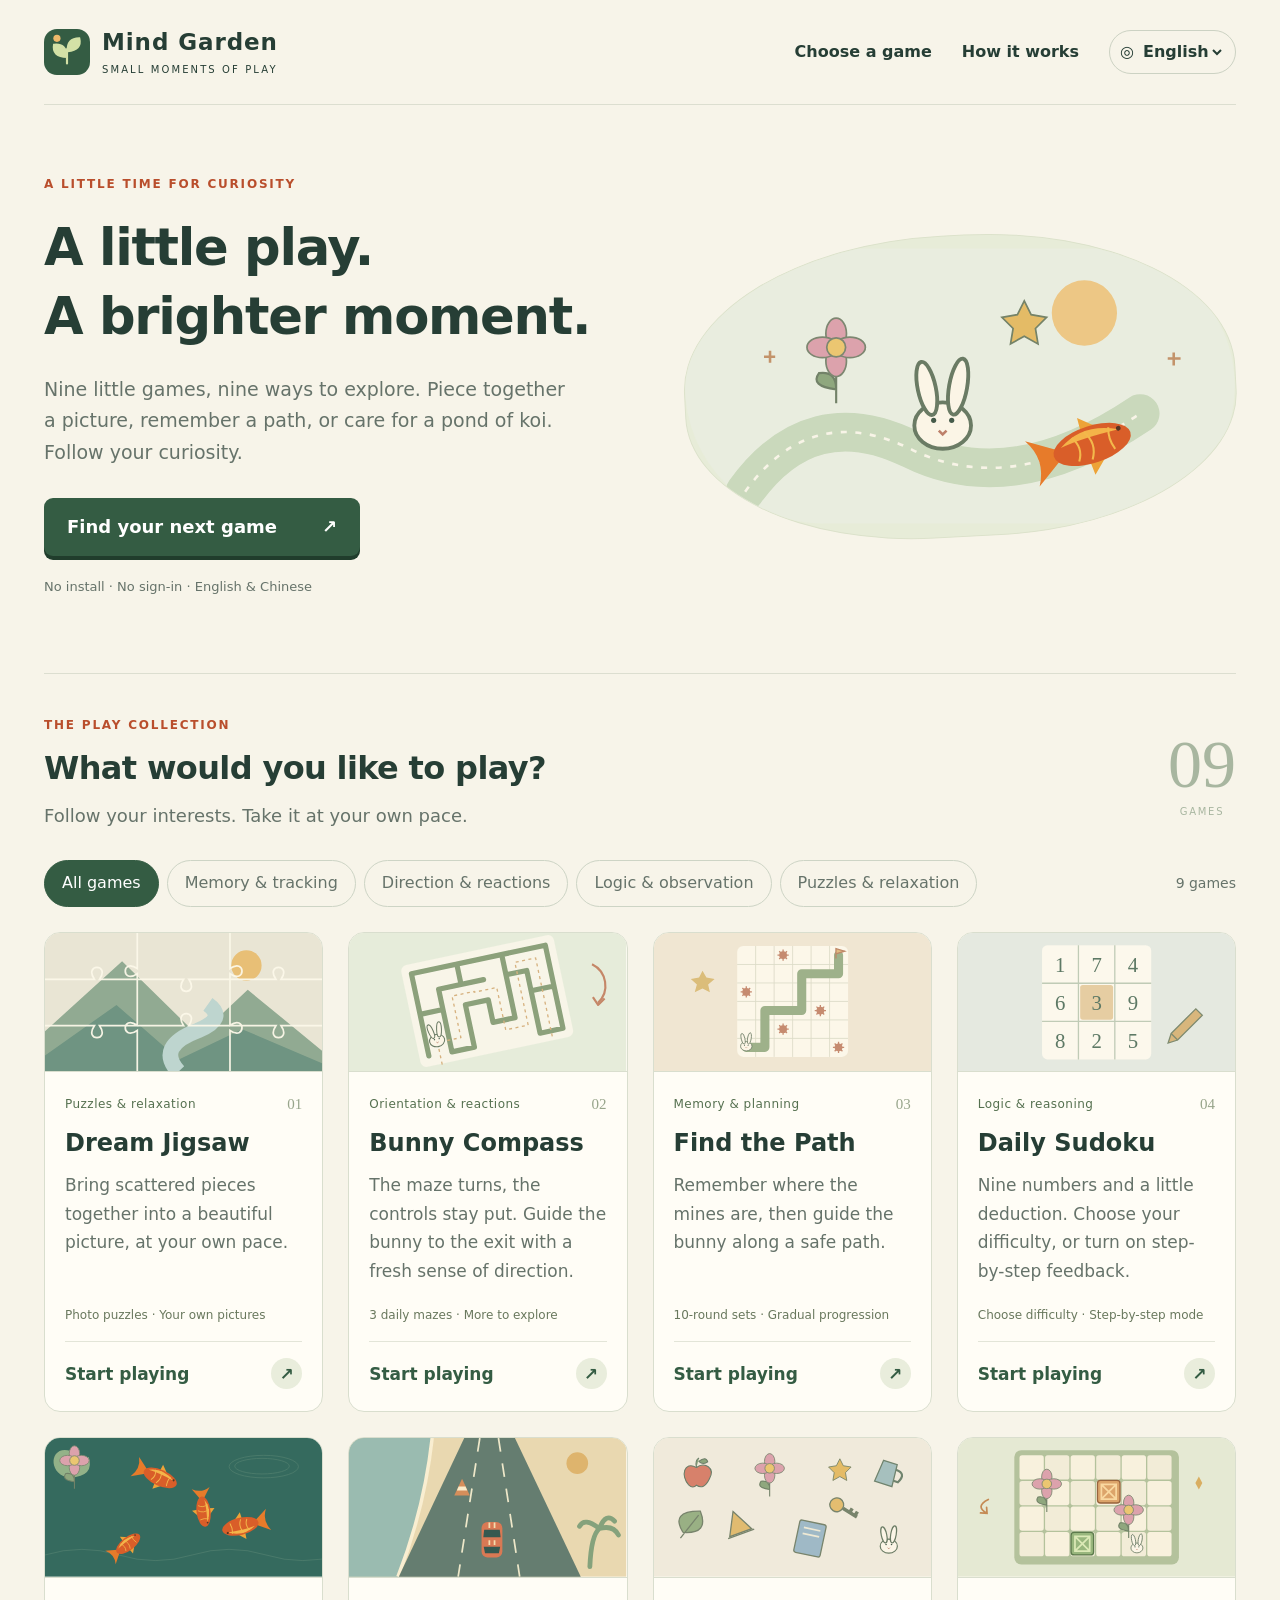
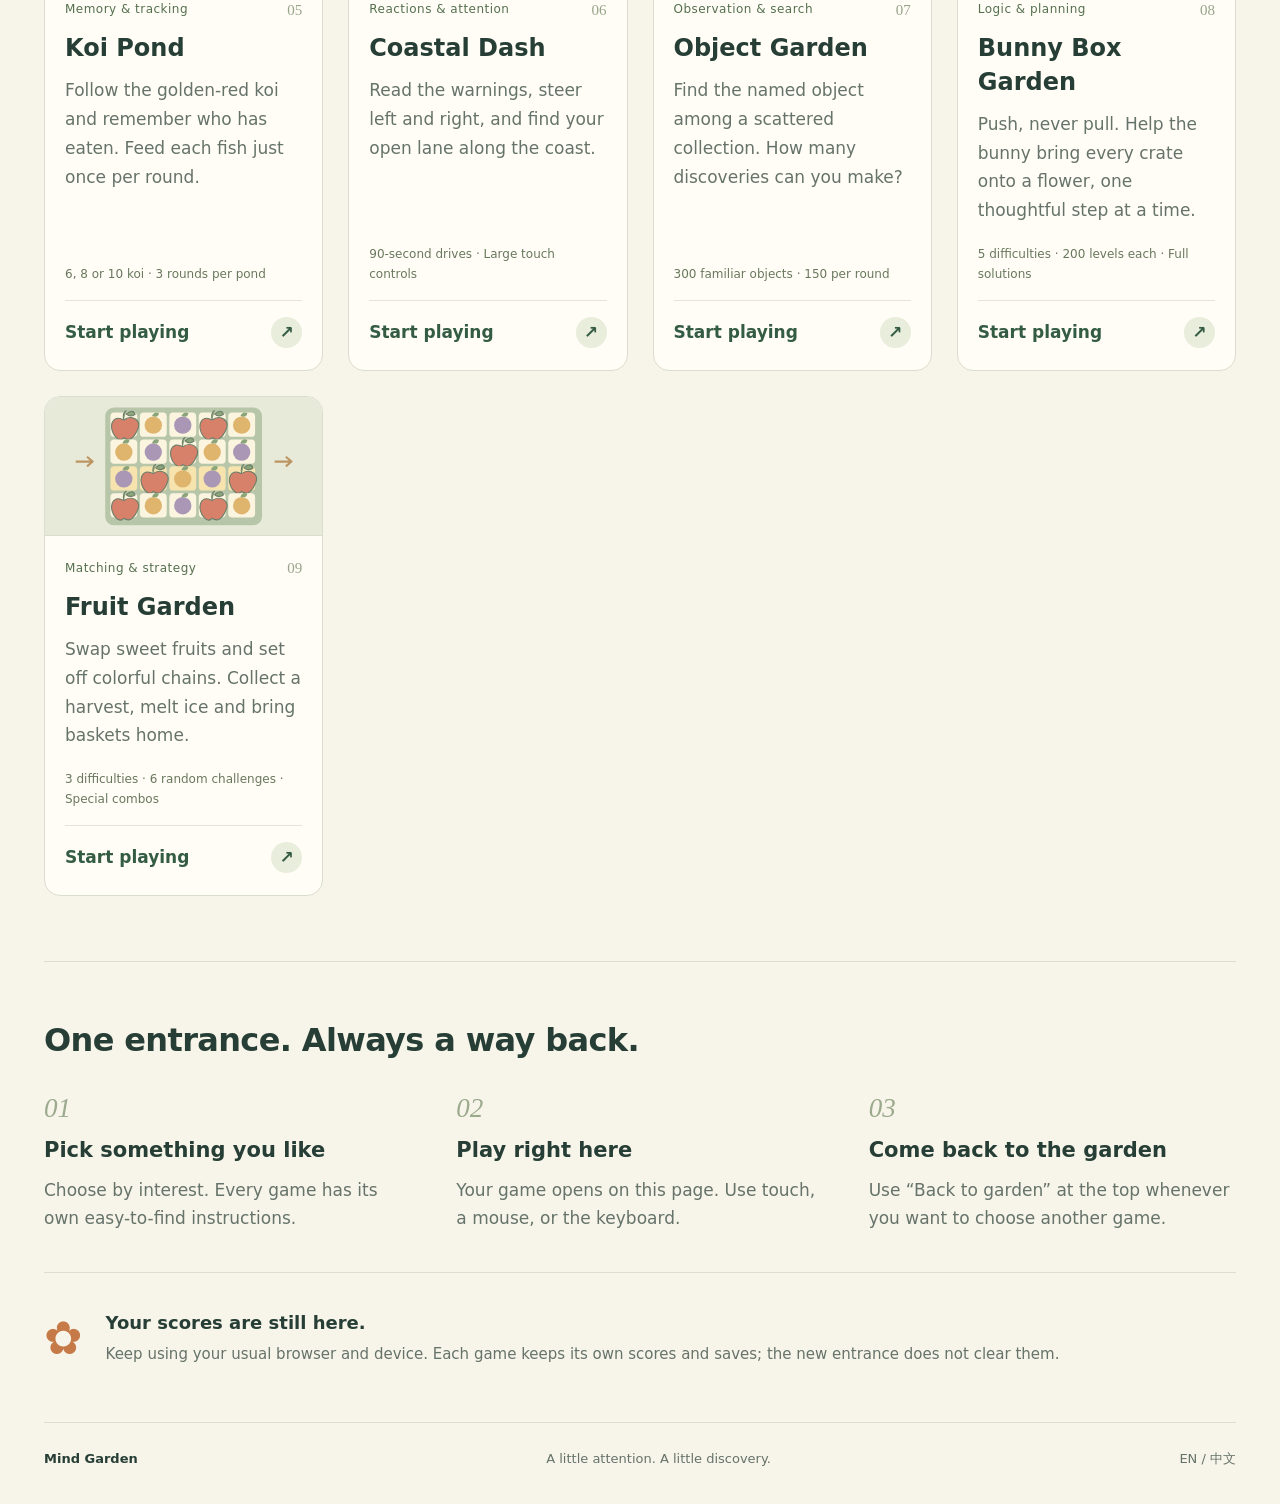
==== index.html @ 2abf6dee "Open enlarged Fruit Garden layout from the hub" ====
<!doctype html>
<html lang="zh-CN"><head><meta charset="utf-8"><meta name="viewport" content="width=device-width,initial-scale=1"><meta name="theme-color" content="#f7f4e9"><meta name="description" content="晴日脑力花园 Mind Garden：九款免费的中英文小游戏，一个轻松游玩的入口。"><title>晴日脑力花园 · Mind Garden</title><link rel="icon" href="icon.svg" type="image/svg+xml"><link rel="stylesheet" href="style.css?v=4"><script type="module" src="app.mjs?v=9"></script></head>
<body><a class="skip" href="#games">跳到游戏 / Skip to games</a><div id="home"><header class="header wrap"><a class="brand" href="#"><img src="icon.svg" width="46" height="46" alt=""><span><strong data-t="brand">晴日脑力花园</strong><small data-t="brandEnglish">MIND GARDEN</small></span></a><nav><a href="#games" data-t="navGames">挑选游戏</a><a href="#how" data-t="navHow">怎么玩</a><label class="language"><span aria-hidden="true">◎</span><select id="language" aria-label="语言 / Language"><option value="zh">中文</option><option value="en">English</option></select></label></nav></header><main><section class="hero wrap"><div class="hero-copy"><p class="eyebrow" data-t="eyebrow"></p><h1 data-t="headline"></h1><p class="intro" data-t="intro"></p><a class="primary" href="#games"><span data-t="pick"></span><span aria-hidden="true">↗</span></a><p class="welcome" data-t="welcome"></p></div><div id="hero-art" class="hero-art"></div></section><section id="games" class="games-section wrap" aria-labelledby="games-title"><div class="section-heading"><div><p class="eyebrow">THE PLAY COLLECTION</p><h2 id="games-title" data-t="gamesTitle"></h2><p data-t="gamesSub"></p></div><span class="collection-number">09<span>GAMES</span></span></div><div id="last-played" hidden></div><div class="filter-row"><div class="filters" role="group" aria-label="游戏分类 / Game categories"><button type="button" data-filter="all" data-t="all" aria-pressed="true"></button><button type="button" data-filter="memory" data-t="memory" aria-pressed="false"></button><button type="button" data-filter="orientation" data-t="orientation" aria-pressed="false"></button><button type="button" data-filter="thinking" data-t="thinking" aria-pressed="false"></button><button type="button" data-filter="relax" data-t="relax" aria-pressed="false"></button></div><span id="game-count" aria-live="polite"></span></div><div id="game-grid" class="game-grid"></div></section><section id="how" class="how wrap"><h2 data-t="howTitle"></h2><div class="steps"><article><span>01</span><h3 data-t="step1"></h3><p data-t="step1Body"></p></article><article><span>02</span><h3 data-t="step2"></h3><p data-t="step2Body"></p></article><article><span>03</span><h3 data-t="step3"></h3><p data-t="step3Body"></p></article></div><aside class="save-note"><span aria-hidden="true">✿</span><div><strong data-t="savedTitle"></strong><p data-t="savedBody"></p></div></aside></section></main><footer class="wrap"><a href="#" class="footer-brand" data-t="brand"></a><p data-t="footer"></p><span>EN / 中文</span></footer></div><section id="player" class="player" aria-label="游戏 / Game" inert><header class="player-bar"><button id="back" type="button" class="back"></button><strong id="player-title"></strong><a id="standalone" target="_blank" rel="noopener"></a></header><div id="frame-host"></div><div id="loading" class="loading"><span class="loader" aria-hidden="true">✿</span><h2 id="loading-title"></h2><p data-t="loadingTip"></p><a id="loading-link" target="_blank" rel="noopener" data-t="standalone"></a></div></section></body></html>
---- style.css ----
:root{color-scheme:light;--ink:#263e35;--muted:#66736a;--paper:#f7f4e9;--line:#dcded0;--green:#345c43;--orange:#b94e2c;font-family:ui-rounded,'PingFang SC','Microsoft YaHei',system-ui,sans-serif;font-size:18px}*{box-sizing:border-box}html{scroll-behavior:smooth;scroll-padding-top:28px}body{margin:0;background:var(--paper);color:var(--ink);line-height:1.65}button,select,a{-webkit-tap-highlight-color:transparent}button,select{font:inherit}a{color:inherit;text-decoration:none}button,a,select{touch-action:manipulation}button,select{cursor:pointer}button:focus-visible,a:focus-visible,select:focus-visible{outline:3px solid #b94e2c;outline-offset:5px}[hidden]{display:none!important}.wrap{width:min(1200px,calc(100% - 88px));margin-inline:auto}.skip{position:fixed;top:-80px;left:20px;z-index:50;background:white;padding:12px}.skip:focus{top:10px}.header{display:flex;align-items:center;justify-content:space-between;padding-block:28px;border-bottom:1px solid var(--line);gap:20px}.brand{display:flex;align-items:center;gap:12px;line-height:1.3}.brand strong{font-size:23px;letter-spacing:.04em}.brand small{display:block;font-size:10px;letter-spacing:.21em;margin-top:5px}.header nav{display:flex;align-items:center;gap:30px;font-size:16px;font-weight:600}.header nav>a:hover{color:var(--orange)}.language{display:flex;align-items:center;gap:5px;border:1px solid #ccd2c3;border-radius:100px;padding:6px 10px}.language select{border:0;color:var(--ink);background:transparent;font-size:16px;min-height:30px}.hero{display:grid;grid-template-columns:1.07fr 1fr;align-items:center;gap:50px;padding-block:70px 76px}.eyebrow{font-size:12px;letter-spacing:.15em;font-weight:750;color:var(--orange);margin:0 0 18px}h1{font-size:clamp(38px,4vw,56px);line-height:1.35;letter-spacing:-.025em;margin:0 0 23px;white-space:pre-line;font-weight:750}.intro{max-width:530px;color:var(--muted);font-size:19px;margin:0 0 30px}.primary{display:inline-flex;align-items:center;justify-content:space-between;gap:45px;background:var(--green);color:white;padding:14px 23px;border-radius:9px;font-size:18px;font-weight:650;box-shadow:0 4px 0 #203d2c}.primary:hover{background:#254b34;transform:translateY(-1px)}.welcome{font-size:13px;color:var(--muted);margin:20px 0 0}.hero-art{position:relative;background:#e7ecd8;border-radius:48% 48% 44% 44%;overflow:hidden;transform:rotate(-3deg);border:1px solid #dce2cb}.hero-art svg{display:block;width:100%;height:auto;min-height:300px;transform:rotate(3deg)}.games-section{padding-block:42px 65px;border-top:1px solid var(--line)}.section-heading{display:flex;justify-content:space-between;align-items:center;gap:25px}.section-heading .eyebrow{margin-bottom:10px}h2{font-size:32px;line-height:1.4;margin:0 0 10px;letter-spacing:-.02em}.section-heading p:not(.eyebrow){color:var(--muted);margin:0}.collection-number{font-family:Georgia,serif;font-size:68px;line-height:1;color:#a8b6a0}.collection-number span{display:block;font:10px system-ui;text-align:center;letter-spacing:.17em;margin-top:8px}.filter-row{display:flex;justify-content:space-between;align-items:center;gap:16px;margin:30px 0 25px}.filters{display:flex;flex-wrap:wrap;gap:8px}.filters button{border:1px solid #cdd4c5;background:transparent;border-radius:30px;padding:9px 17px;color:var(--muted);font-size:16px;min-height:46px}.filters button[aria-pressed=true]{background:var(--green);border-color:var(--green);color:#fff}.filters button:hover{border-color:var(--green)}#game-count{font-size:14px;color:var(--muted);white-space:nowrap}.game-grid{display:grid;grid-template-columns:repeat(3,minmax(0,1fr));gap:25px}.card{display:flex;flex-direction:column;background:#fffdf6;border:1px solid #d9dece;border-radius:16px;overflow:hidden;transition:transform .2s,box-shadow .2s}.card:hover{transform:translateY(-4px);box-shadow:0 12px 24px #263e3510}.card-art{display:block;border-bottom:1px solid #d9dece;overflow:hidden}.card-art svg{display:block;width:100%;height:auto}.card-body{padding:23px;display:flex;flex-direction:column;flex:1}.card-topline{display:flex;align-items:center;justify-content:space-between;gap:8px}.tag{font-size:12px;color:#55704f;letter-spacing:.04em}.card-index{font-family:Georgia,serif;font-size:15px;color:#98a58b}.card h3{font-size:25px;line-height:1.4;margin:10px 0}.card p{font-size:17px;color:var(--muted);line-height:1.7;margin:0 0 20px;flex:1}.card small{font-size:12px;color:#69785d}.play-link{display:flex;align-items:center;justify-content:space-between;min-height:50px;margin-top:15px;border-top:1px solid #e3e5d8;padding-top:14px;font-size:17px;font-weight:700;color:var(--green)}.play-link span:last-child{display:grid;place-items:center;width:31px;height:31px;background:#e9eddc;border-radius:50%}.card.wide{grid-column:1/-1;display:grid;grid-template-columns:1fr 1.65fr}.wide .card-art{border-bottom:0;border-right:1px solid #d9dece;display:flex;align-items:center;background:#eae9dc}.wide .card-art svg{height:100%;object-fit:cover}.wide .card-body{padding:25px 32px}.wide .card p{max-width:620px}.wide .play-link{max-width:310px}#last-played{background:#edeedb;border-radius:9px;padding:12px 17px;display:flex;align-items:center;gap:12px;margin-top:23px;font-size:15px}#last-played span{color:var(--muted)}#last-played a{margin-left:auto;font-weight:700;text-decoration:underline;text-underline-offset:4px}.how{border-top:1px solid var(--line);padding-block:56px 45px}.steps{display:grid;grid-template-columns:repeat(3,1fr);gap:45px;margin-block:30px}.steps article>span{font:italic 27px Georgia,serif;color:#9ba98d}.steps h3{font-size:21px;margin:8px 0}.steps p{font-size:17px;color:var(--muted);margin:0}.save-note{display:flex;gap:23px;border-top:1px solid var(--line);padding-top:28px;margin-top:40px;align-items:center}.save-note>span{font-size:46px;color:#c67a48}.save-note strong{font-size:18px}.save-note p{font-size:15px;color:var(--muted);margin:4px 0}footer{border-top:1px solid var(--line);padding-block:25px 35px;display:flex;align-items:center;justify-content:space-between;gap:20px;font-size:13px;color:var(--muted)}footer p{margin:0}.footer-brand{font-weight:700;color:var(--ink)}.player{position:fixed;inset:0;z-index:20;background:var(--paper);visibility:hidden;pointer-events:none;display:flex;flex-direction:column}.player.active{visibility:visible;pointer-events:auto}.player-bar{min-height:64px;display:flex;align-items:center;justify-content:space-between;gap:16px;padding:9px 24px;background:#fffdf5;border-bottom:1px solid #d7deca}.player-bar strong{text-align:center;font-size:19px}.back{border:1px solid #bac8b0;border-radius:8px;padding:9px 16px;background:#f1f4e7;color:var(--green);font-size:16px;min-height:44px}.player-bar a{font-size:14px;color:var(--green);text-decoration:underline;text-underline-offset:4px}#frame-host{flex:1;min-height:0}iframe{display:block;width:100%;height:100%;border:0;background:var(--paper)}.loading{position:absolute;inset:65px 0 0;display:flex;flex-direction:column;align-items:center;justify-content:center;background:var(--paper);padding:30px;text-align:center}.loading h2{font-size:24px}.loading p{max-width:460px;color:var(--muted)}.loading a{text-decoration:underline}.loader{font-size:70px;color:#bc713b;animation:turn 7s linear infinite}@keyframes turn{to{transform:rotate(360deg)}}body.playing{overflow:hidden}@media(min-width:1600px){.hero{padding-block:90px}}@media(max-width:1000px){.wrap{width:calc(100% - 48px)}.hero{gap:25px;padding-block:50px}.game-grid{grid-template-columns:repeat(2,minmax(0,1fr))}.card.wide{grid-template-columns:1fr 1fr}.header nav{gap:20px}.brand strong{font-size:20px}.steps{gap:25px}.hero-art svg{min-height:260px}h1{font-size:39px}}@media(max-width:650px){.wrap{width:calc(100% - 36px)}.header{padding-block:18px;gap:8px}.brand{gap:8px}.brand img{width:37px;height:37px}.brand strong{font-size:18px}.brand small{font-size:8px}.header nav>a{display:none}.language{padding:3px 7px}.language select{font-size:15px}.hero{grid-template-columns:1fr;gap:25px;padding-block:38px 42px}.hero-copy{max-width:520px}h1{font-size:36px}.intro{font-size:18px}.hero-art{max-width:440px;width:100%;justify-self:center}.hero-art svg{min-height:0}.welcome{font-size:12px}.games-section{padding-block:30px 40px}h2{font-size:27px}.section-heading{align-items:flex-start}.section-heading p:not(.eyebrow){font-size:17px}.collection-number{font-size:47px}.filter-row{display:block;margin-top:24px}.filters{gap:7px}.filters button{padding:9px 13px;font-size:15px}#game-count{display:block;margin-top:12px}.game-grid{grid-template-columns:1fr;gap:22px}.card.wide{display:flex;grid-column:auto}.wide .card-art{border-right:0;border-bottom:1px solid #d9dece}.wide .card-body,.card-body{padding:22px}.card h3{font-size:26px}.card small{font-size:13px}.card p{font-size:18px}.steps{grid-template-columns:1fr;gap:25px}.steps article{position:relative;padding-left:48px}.steps article>span{position:absolute;left:0;top:0}.steps h3{margin-top:0}.how{padding-block:35px}.save-note{gap:15px;align-items:flex-start}.save-note p{font-size:16px}footer{flex-wrap:wrap;gap:10px}footer p{order:3;flex-basis:100%}.player-bar{padding:8px 10px;gap:8px;min-height:64px}.player-bar strong{font-size:16px}.back{font-size:14px;padding:8px 10px;white-space:nowrap}.player-bar a{font-size:12px;max-width:70px;text-align:right}#last-played{flex-wrap:wrap;gap:5px 10px}}@media(prefers-reduced-motion:reduce){html{scroll-behavior:auto}*{animation:none!important;transition:none!important}}
@media(min-width:1101px){.game-grid{grid-template-columns:repeat(4,minmax(0,1fr))}.card-body{padding:20px}.card h3{font-size:24px}}
@media(min-width:651px) and (max-width:1100px){.game-grid{grid-template-columns:repeat(2,minmax(0,1fr))}}
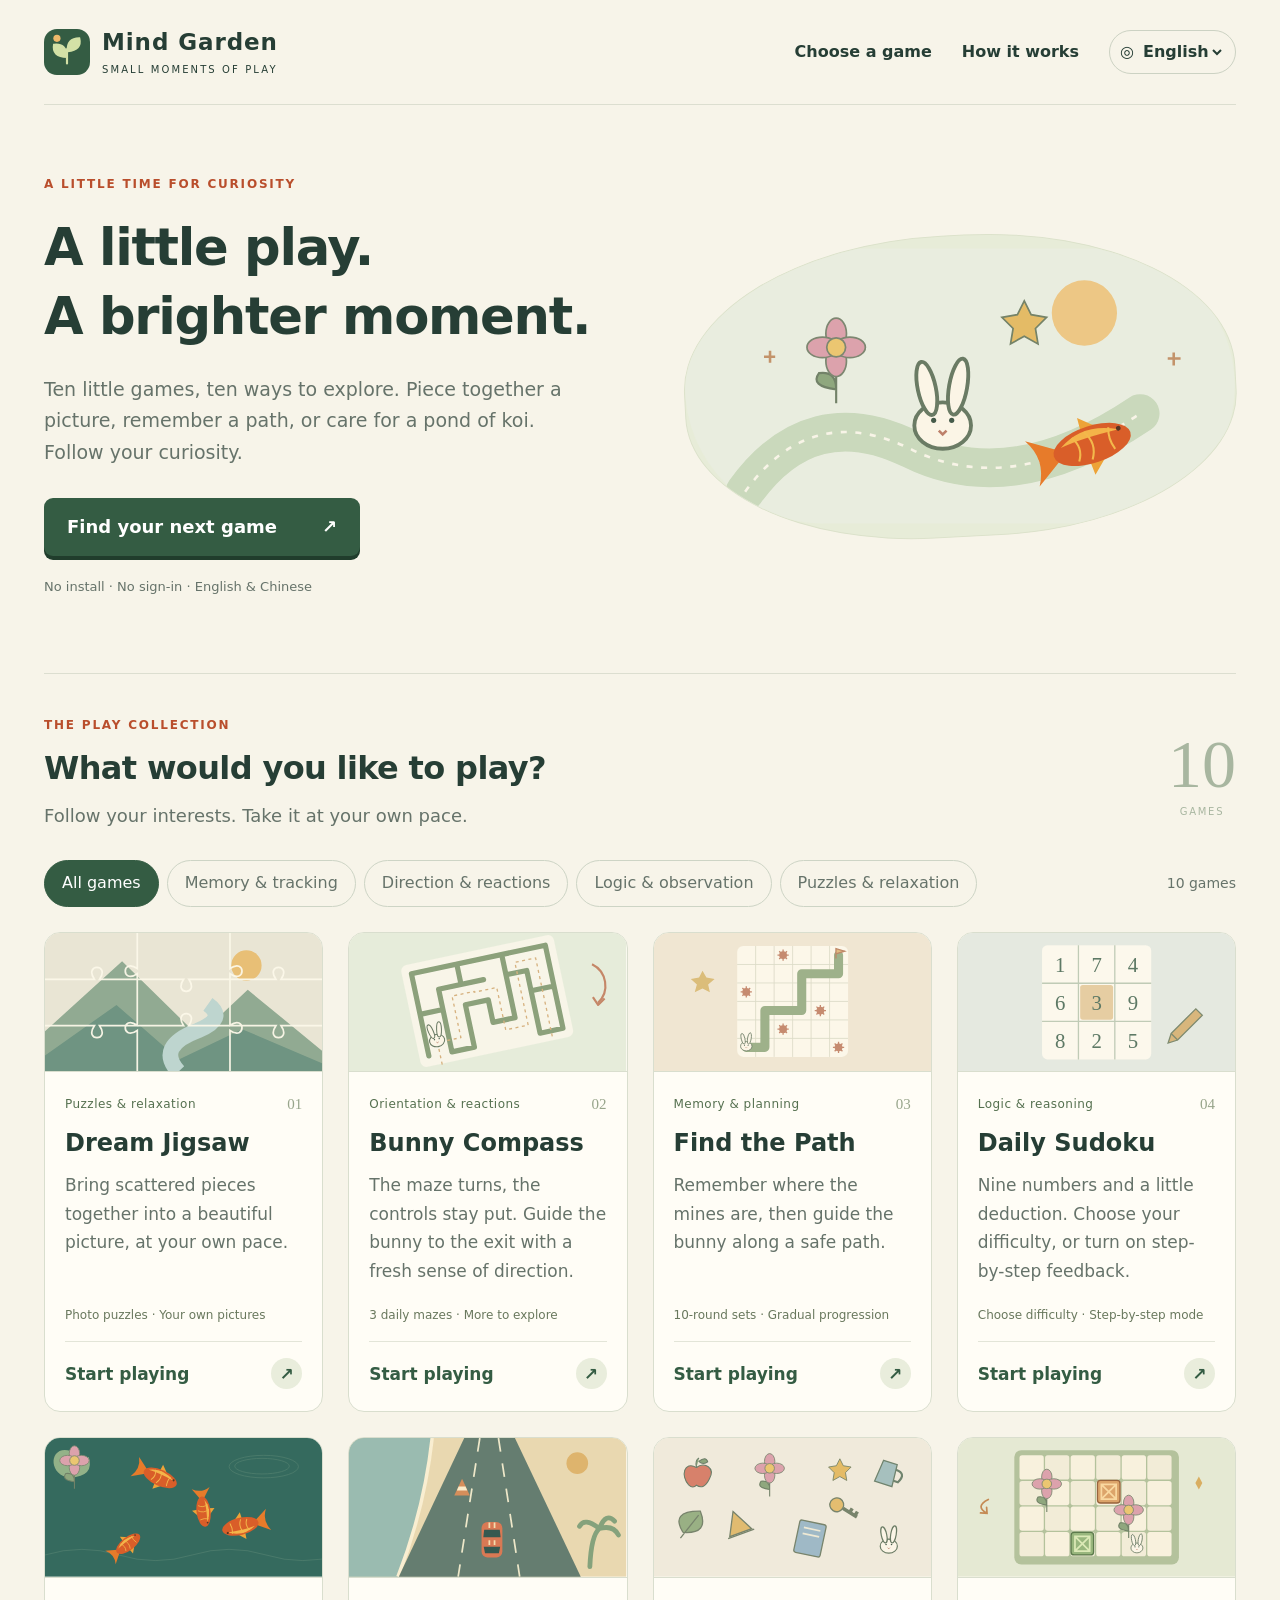
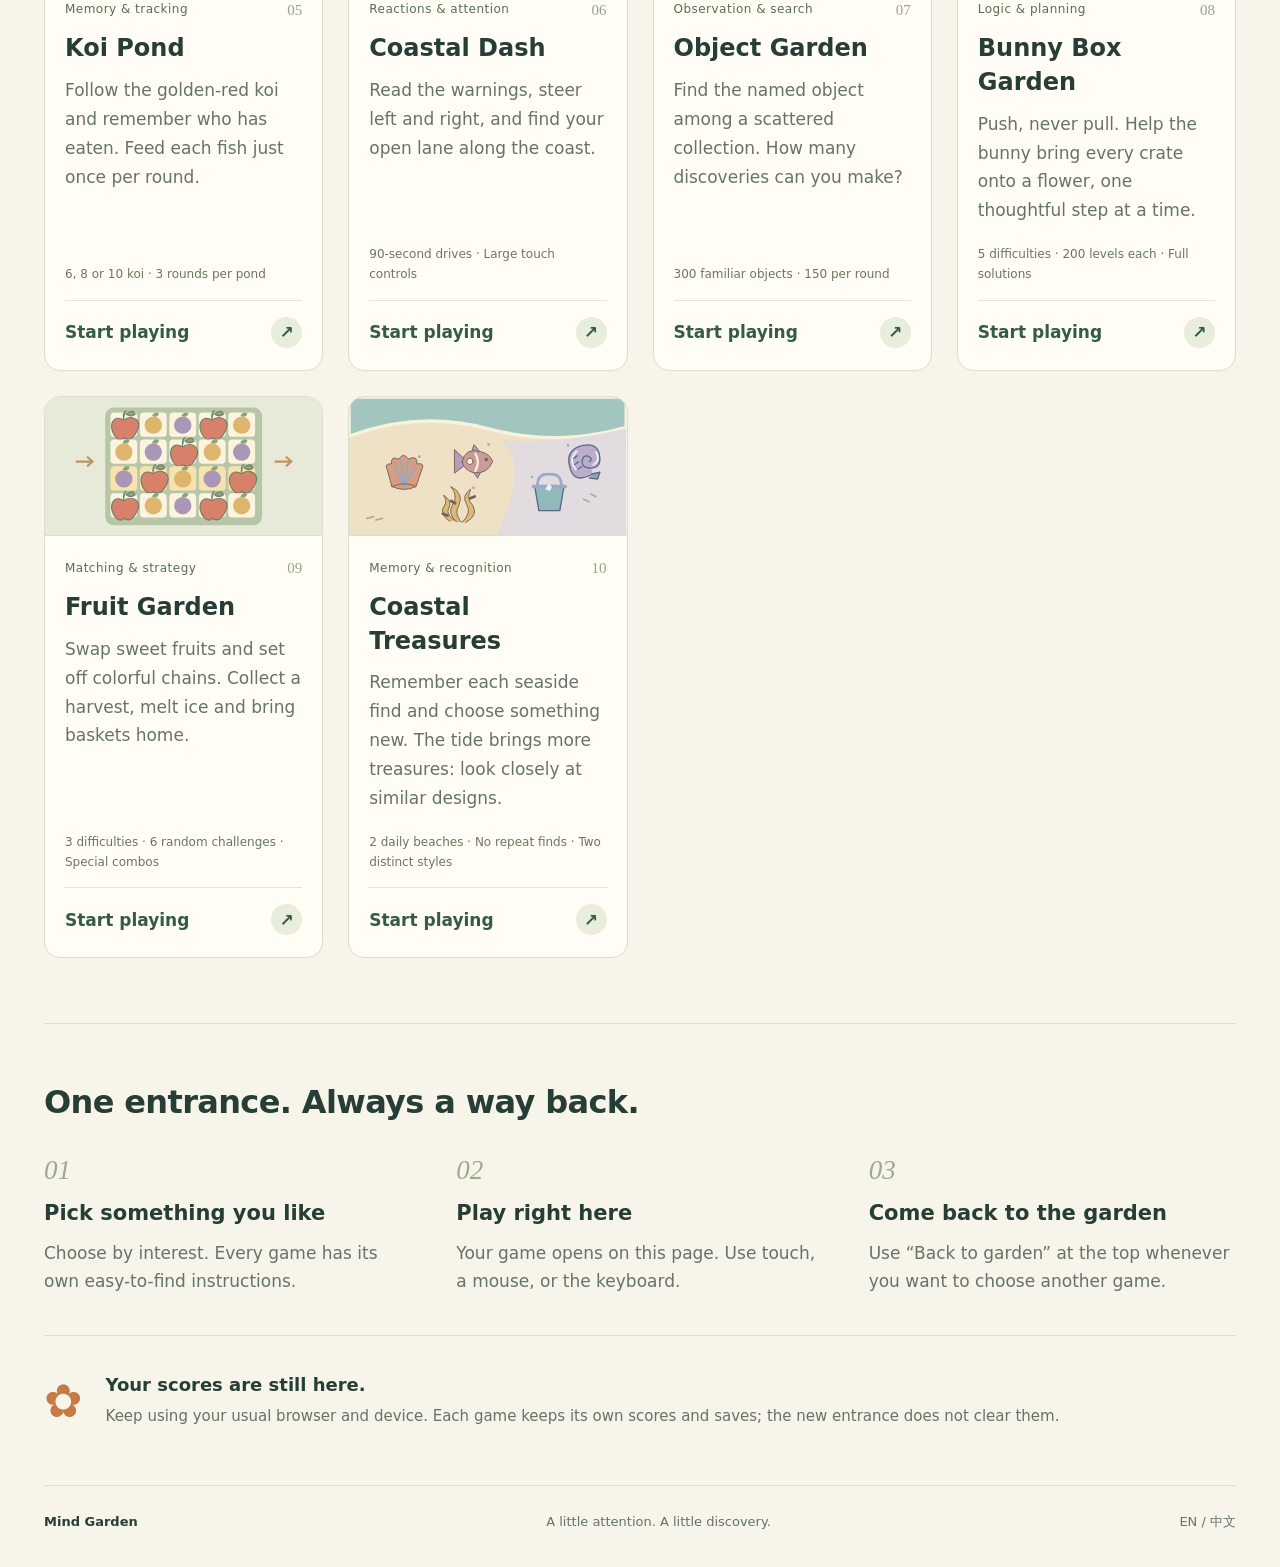
==== commit c213d863: "Add Coastal Treasures as tenth game with daily memory beach challenges" ====
--- a/index.html
+++ b/index.html
@@ -1,3 +1,3 @@
 <!doctype html>
-<html lang="zh-CN"><head><meta charset="utf-8"><meta name="viewport" content="width=device-width,initial-scale=1"><meta name="theme-color" content="#f7f4e9"><meta name="description" content="晴日脑力花园 Mind Garden：九款免费的中英文小游戏，一个轻松游玩的入口。"><title>晴日脑力花园 · Mind Garden</title><link rel="icon" href="icon.svg" type="image/svg+xml"><link rel="stylesheet" href="style.css?v=4"><script type="module" src="app.mjs?v=9"></script></head>
-<body><a class="skip" href="#games">跳到游戏 / Skip to games</a><div id="home"><header class="header wrap"><a class="brand" href="#"><img src="icon.svg" width="46" height="46" alt=""><span><strong data-t="brand">晴日脑力花园</strong><small data-t="brandEnglish">MIND GARDEN</small></span></a><nav><a href="#games" data-t="navGames">挑选游戏</a><a href="#how" data-t="navHow">怎么玩</a><label class="language"><span aria-hidden="true">◎</span><select id="language" aria-label="语言 / Language"><option value="zh">中文</option><option value="en">English</option></select></label></nav></header><main><section class="hero wrap"><div class="hero-copy"><p class="eyebrow" data-t="eyebrow"></p><h1 data-t="headline"></h1><p class="intro" data-t="intro"></p><a class="primary" href="#games"><span data-t="pick"></span><span aria-hidden="true">↗</span></a><p class="welcome" data-t="welcome"></p></div><div id="hero-art" class="hero-art"></div></section><section id="games" class="games-section wrap" aria-labelledby="games-title"><div class="section-heading"><div><p class="eyebrow">THE PLAY COLLECTION</p><h2 id="games-title" data-t="gamesTitle"></h2><p data-t="gamesSub"></p></div><span class="collection-number">09<span>GAMES</span></span></div><div id="last-played" hidden></div><div class="filter-row"><div class="filters" role="group" aria-label="游戏分类 / Game categories"><button type="button" data-filter="all" data-t="all" aria-pressed="true"></button><button type="button" data-filter="memory" data-t="memory" aria-pressed="false"></button><button type="button" data-filter="orientation" data-t="orientation" aria-pressed="false"></button><button type="button" data-filter="thinking" data-t="thinking" aria-pressed="false"></button><button type="button" data-filter="relax" data-t="relax" aria-pressed="false"></button></div><span id="game-count" aria-live="polite"></span></div><div id="game-grid" class="game-grid"></div></section><section id="how" class="how wrap"><h2 data-t="howTitle"></h2><div class="steps"><article><span>01</span><h3 data-t="step1"></h3><p data-t="step1Body"></p></article><article><span>02</span><h3 data-t="step2"></h3><p data-t="step2Body"></p></article><article><span>03</span><h3 data-t="step3"></h3><p data-t="step3Body"></p></article></div><aside class="save-note"><span aria-hidden="true">✿</span><div><strong data-t="savedTitle"></strong><p data-t="savedBody"></p></div></aside></section></main><footer class="wrap"><a href="#" class="footer-brand" data-t="brand"></a><p data-t="footer"></p><span>EN / 中文</span></footer></div><section id="player" class="player" aria-label="游戏 / Game" inert><header class="player-bar"><button id="back" type="button" class="back"></button><strong id="player-title"></strong><a id="standalone" target="_blank" rel="noopener"></a></header><div id="frame-host"></div><div id="loading" class="loading"><span class="loader" aria-hidden="true">✿</span><h2 id="loading-title"></h2><p data-t="loadingTip"></p><a id="loading-link" target="_blank" rel="noopener" data-t="standalone"></a></div></section></body></html>
+<html lang="zh-CN"><head><meta charset="utf-8"><meta name="viewport" content="width=device-width,initial-scale=1"><meta name="theme-color" content="#f7f4e9"><meta name="description" content="晴日脑力花园 Mind Garden：十款免费的中英文小游戏，一个轻松游玩的入口。"><title>晴日脑力花园 · Mind Garden</title><link rel="icon" href="icon.svg" type="image/svg+xml"><link rel="stylesheet" href="style.css?v=4"><script type="module" src="app.mjs?v=10"></script></head>
+<body><a class="skip" href="#games">跳到游戏 / Skip to games</a><div id="home"><header class="header wrap"><a class="brand" href="#"><img src="icon.svg" width="46" height="46" alt=""><span><strong data-t="brand">晴日脑力花园</strong><small data-t="brandEnglish">MIND GARDEN</small></span></a><nav><a href="#games" data-t="navGames">挑选游戏</a><a href="#how" data-t="navHow">怎么玩</a><label class="language"><span aria-hidden="true">◎</span><select id="language" aria-label="语言 / Language"><option value="zh">中文</option><option value="en">English</option></select></label></nav></header><main><section class="hero wrap"><div class="hero-copy"><p class="eyebrow" data-t="eyebrow"></p><h1 data-t="headline"></h1><p class="intro" data-t="intro"></p><a class="primary" href="#games"><span data-t="pick"></span><span aria-hidden="true">↗</span></a><p class="welcome" data-t="welcome"></p></div><div id="hero-art" class="hero-art"></div></section><section id="games" class="games-section wrap" aria-labelledby="games-title"><div class="section-heading"><div><p class="eyebrow">THE PLAY COLLECTION</p><h2 id="games-title" data-t="gamesTitle"></h2><p data-t="gamesSub"></p></div><span class="collection-number">10<span>GAMES</span></span></div><div id="last-played" hidden></div><div class="filter-row"><div class="filters" role="group" aria-label="游戏分类 / Game categories"><button type="button" data-filter="all" data-t="all" aria-pressed="true"></button><button type="button" data-filter="memory" data-t="memory" aria-pressed="false"></button><button type="button" data-filter="orientation" data-t="orientation" aria-pressed="false"></button><button type="button" data-filter="thinking" data-t="thinking" aria-pressed="false"></button><button type="button" data-filter="relax" data-t="relax" aria-pressed="false"></button></div><span id="game-count" aria-live="polite"></span></div><div id="game-grid" class="game-grid"></div></section><section id="how" class="how wrap"><h2 data-t="howTitle"></h2><div class="steps"><article><span>01</span><h3 data-t="step1"></h3><p data-t="step1Body"></p></article><article><span>02</span><h3 data-t="step2"></h3><p data-t="step2Body"></p></article><article><span>03</span><h3 data-t="step3"></h3><p data-t="step3Body"></p></article></div><aside class="save-note"><span aria-hidden="true">✿</span><div><strong data-t="savedTitle"></strong><p data-t="savedBody"></p></div></aside></section></main><footer class="wrap"><a href="#" class="footer-brand" data-t="brand"></a><p data-t="footer"></p><span>EN / 中文</span></footer></div><section id="player" class="player" aria-label="游戏 / Game" inert><header class="player-bar"><button id="back" type="button" class="back"></button><strong id="player-title"></strong><a id="standalone" target="_blank" rel="noopener"></a></header><div id="frame-host"></div><div id="loading" class="loading"><span class="loader" aria-hidden="true">✿</span><h2 id="loading-title"></h2><p data-t="loadingTip"></p><a id="loading-link" target="_blank" rel="noopener" data-t="standalone"></a></div></section></body></html>
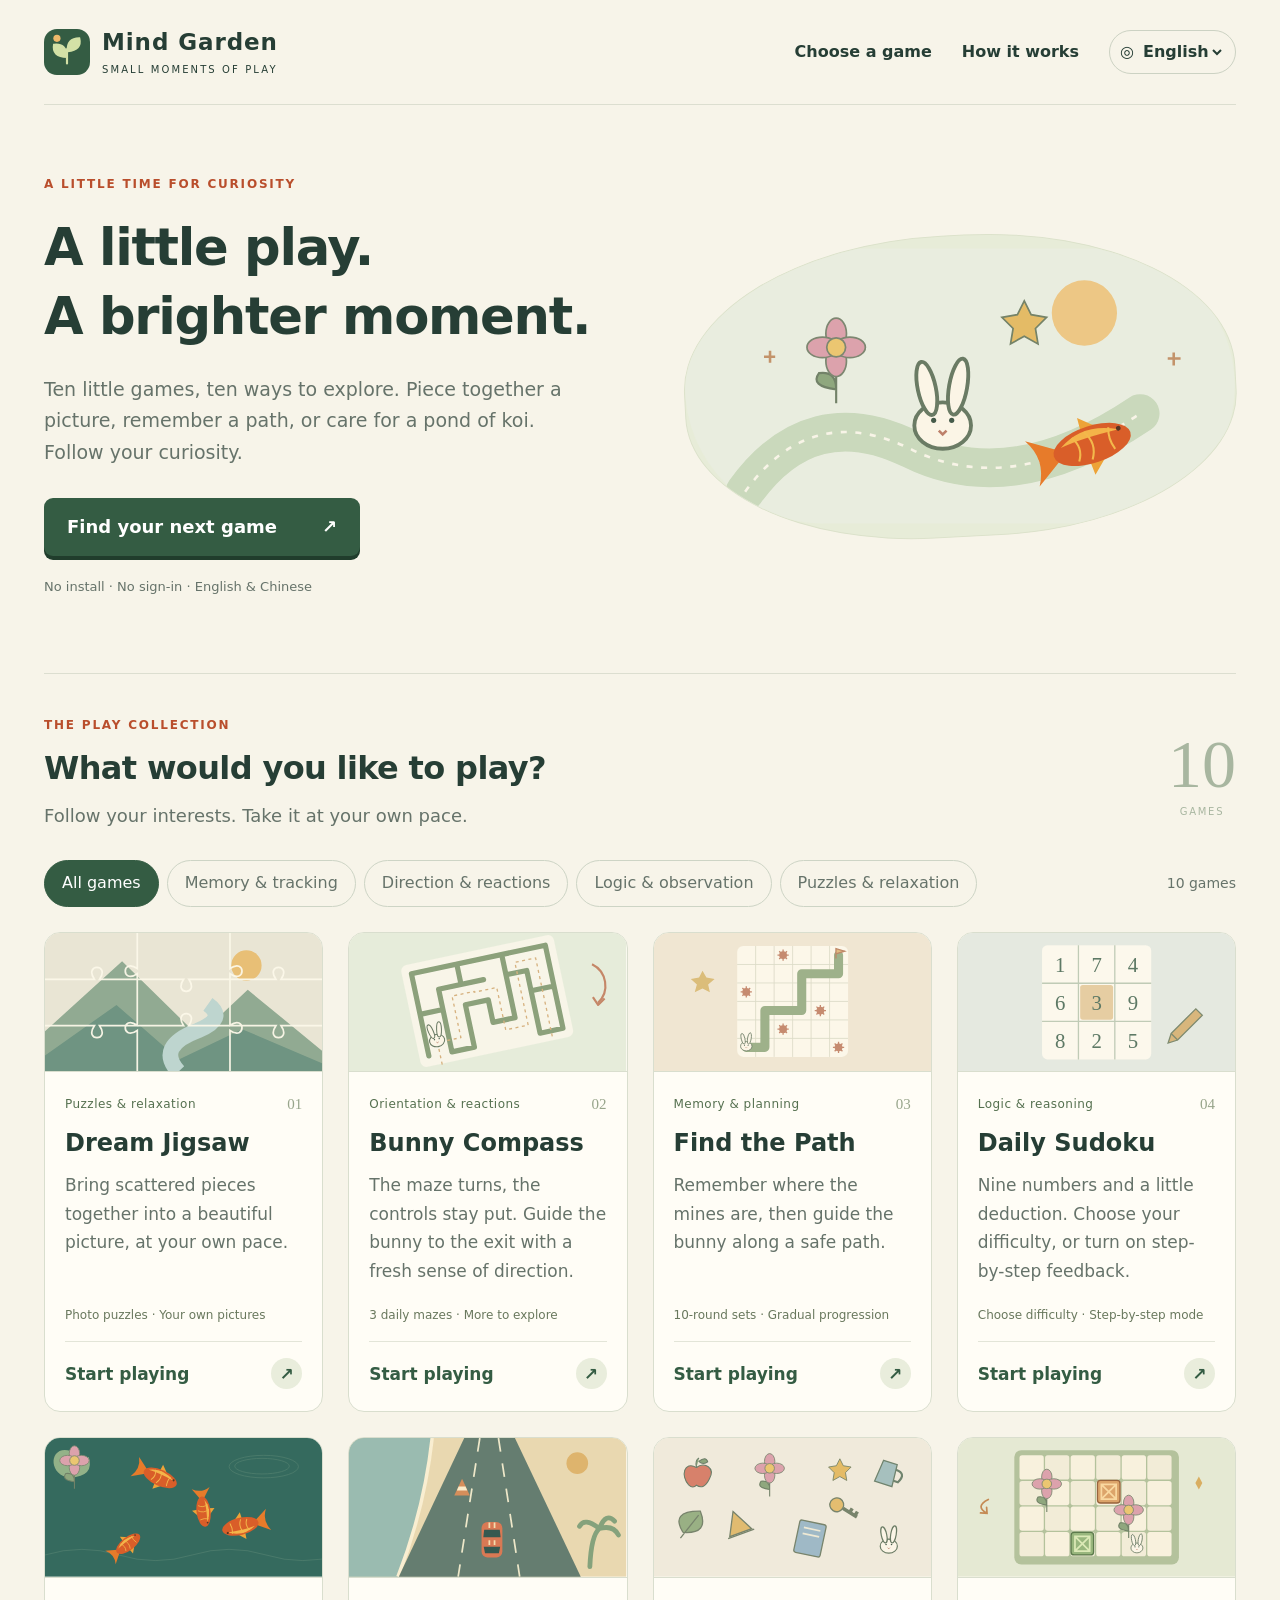
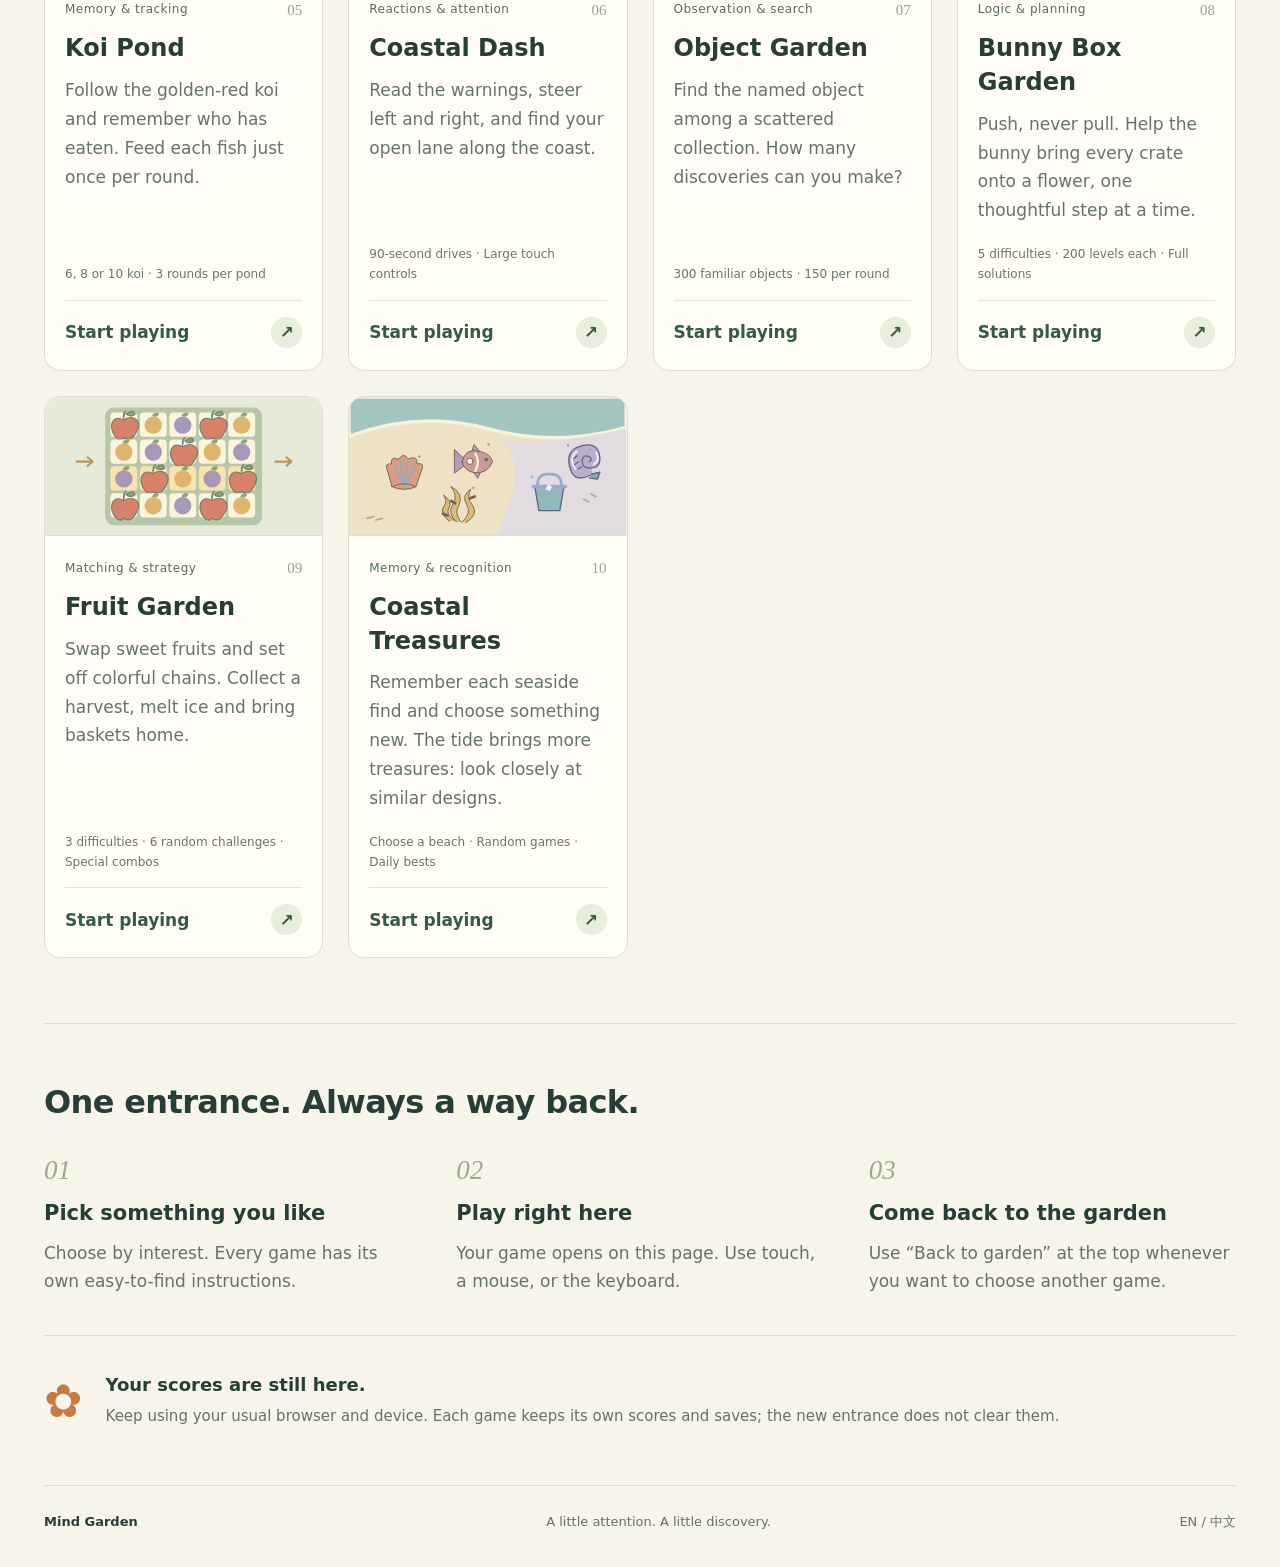
==== commit 0ef44fe6: "Link to coast-selection version of Coastal Treasures" ====
--- a/index.html
+++ b/index.html
@@ -1,3 +1,3 @@
 <!doctype html>
-<html lang="zh-CN"><head><meta charset="utf-8"><meta name="viewport" content="width=device-width,initial-scale=1"><meta name="theme-color" content="#f7f4e9"><meta name="description" content="晴日脑力花园 Mind Garden：十款免费的中英文小游戏，一个轻松游玩的入口。"><title>晴日脑力花园 · Mind Garden</title><link rel="icon" href="icon.svg" type="image/svg+xml"><link rel="stylesheet" href="style.css?v=4"><script type="module" src="app.mjs?v=10"></script></head>
+<html lang="zh-CN"><head><meta charset="utf-8"><meta name="viewport" content="width=device-width,initial-scale=1"><meta name="theme-color" content="#f7f4e9"><meta name="description" content="晴日脑力花园 Mind Garden：十款免费的中英文小游戏，一个轻松游玩的入口。"><title>晴日脑力花园 · Mind Garden</title><link rel="icon" href="icon.svg" type="image/svg+xml"><link rel="stylesheet" href="style.css?v=4"><script type="module" src="app.mjs?v=11"></script></head>
 <body><a class="skip" href="#games">跳到游戏 / Skip to games</a><div id="home"><header class="header wrap"><a class="brand" href="#"><img src="icon.svg" width="46" height="46" alt=""><span><strong data-t="brand">晴日脑力花园</strong><small data-t="brandEnglish">MIND GARDEN</small></span></a><nav><a href="#games" data-t="navGames">挑选游戏</a><a href="#how" data-t="navHow">怎么玩</a><label class="language"><span aria-hidden="true">◎</span><select id="language" aria-label="语言 / Language"><option value="zh">中文</option><option value="en">English</option></select></label></nav></header><main><section class="hero wrap"><div class="hero-copy"><p class="eyebrow" data-t="eyebrow"></p><h1 data-t="headline"></h1><p class="intro" data-t="intro"></p><a class="primary" href="#games"><span data-t="pick"></span><span aria-hidden="true">↗</span></a><p class="welcome" data-t="welcome"></p></div><div id="hero-art" class="hero-art"></div></section><section id="games" class="games-section wrap" aria-labelledby="games-title"><div class="section-heading"><div><p class="eyebrow">THE PLAY COLLECTION</p><h2 id="games-title" data-t="gamesTitle"></h2><p data-t="gamesSub"></p></div><span class="collection-number">10<span>GAMES</span></span></div><div id="last-played" hidden></div><div class="filter-row"><div class="filters" role="group" aria-label="游戏分类 / Game categories"><button type="button" data-filter="all" data-t="all" aria-pressed="true"></button><button type="button" data-filter="memory" data-t="memory" aria-pressed="false"></button><button type="button" data-filter="orientation" data-t="orientation" aria-pressed="false"></button><button type="button" data-filter="thinking" data-t="thinking" aria-pressed="false"></button><button type="button" data-filter="relax" data-t="relax" aria-pressed="false"></button></div><span id="game-count" aria-live="polite"></span></div><div id="game-grid" class="game-grid"></div></section><section id="how" class="how wrap"><h2 data-t="howTitle"></h2><div class="steps"><article><span>01</span><h3 data-t="step1"></h3><p data-t="step1Body"></p></article><article><span>02</span><h3 data-t="step2"></h3><p data-t="step2Body"></p></article><article><span>03</span><h3 data-t="step3"></h3><p data-t="step3Body"></p></article></div><aside class="save-note"><span aria-hidden="true">✿</span><div><strong data-t="savedTitle"></strong><p data-t="savedBody"></p></div></aside></section></main><footer class="wrap"><a href="#" class="footer-brand" data-t="brand"></a><p data-t="footer"></p><span>EN / 中文</span></footer></div><section id="player" class="player" aria-label="游戏 / Game" inert><header class="player-bar"><button id="back" type="button" class="back"></button><strong id="player-title"></strong><a id="standalone" target="_blank" rel="noopener"></a></header><div id="frame-host"></div><div id="loading" class="loading"><span class="loader" aria-hidden="true">✿</span><h2 id="loading-title"></h2><p data-t="loadingTip"></p><a id="loading-link" target="_blank" rel="noopener" data-t="standalone"></a></div></section></body></html>
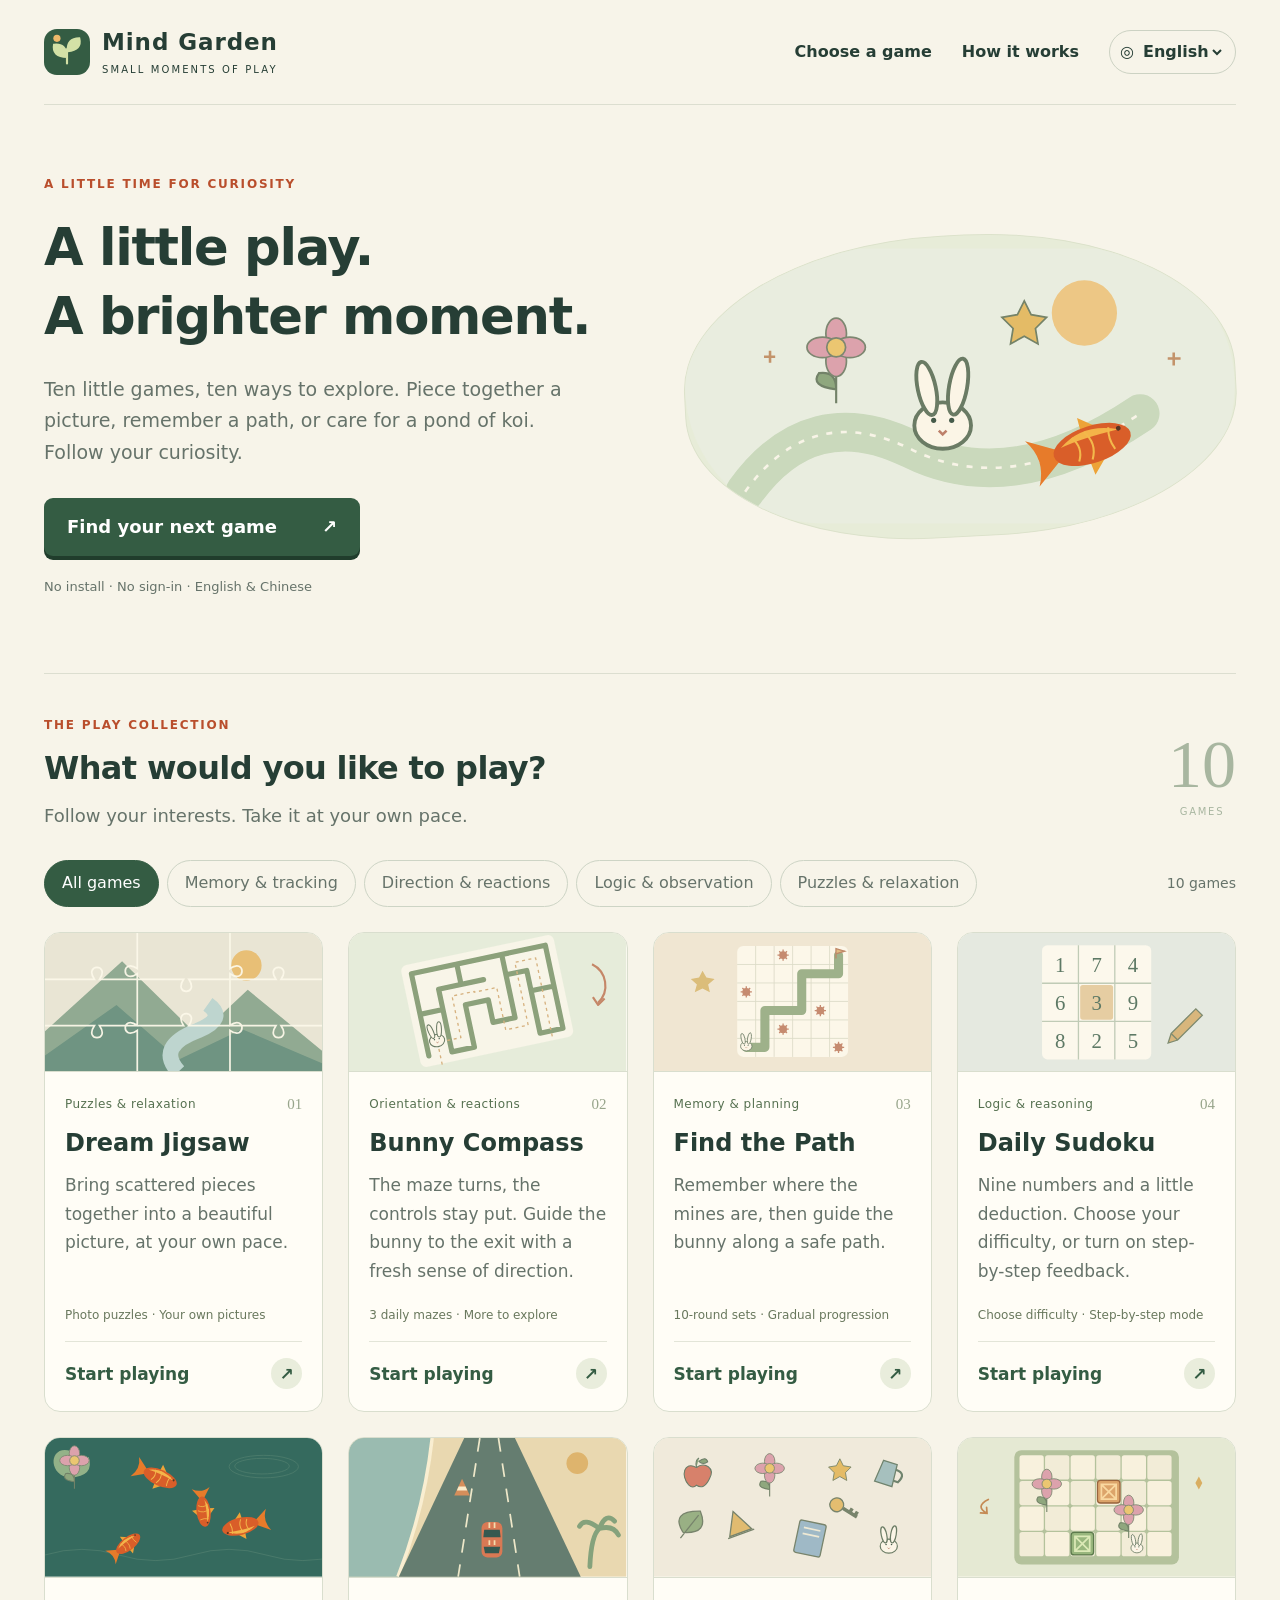
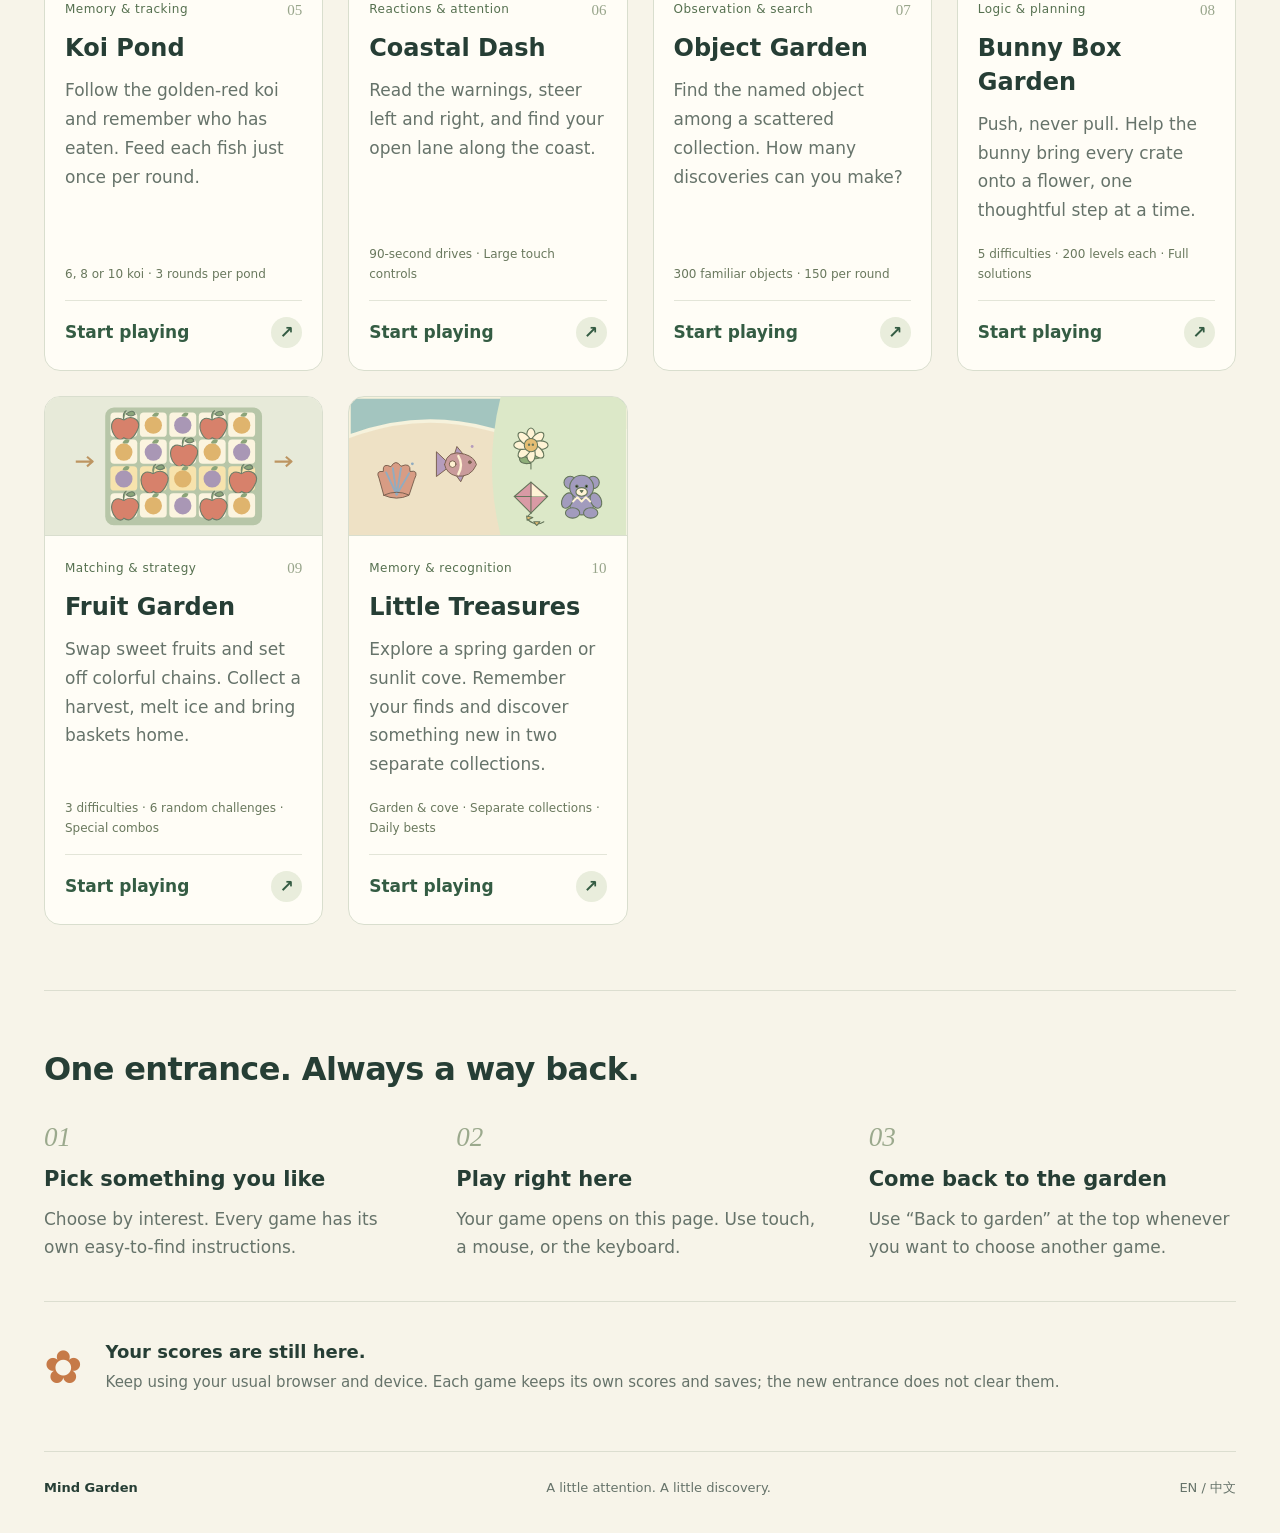
==== commit ac6dd7aa: "Introduce Little Treasures with garden and cove in game hub" ====
--- a/index.html
+++ b/index.html
@@ -1,3 +1,3 @@
 <!doctype html>
-<html lang="zh-CN"><head><meta charset="utf-8"><meta name="viewport" content="width=device-width,initial-scale=1"><meta name="theme-color" content="#f7f4e9"><meta name="description" content="晴日脑力花园 Mind Garden：十款免费的中英文小游戏，一个轻松游玩的入口。"><title>晴日脑力花园 · Mind Garden</title><link rel="icon" href="icon.svg" type="image/svg+xml"><link rel="stylesheet" href="style.css?v=4"><script type="module" src="app.mjs?v=11"></script></head>
+<html lang="zh-CN"><head><meta charset="utf-8"><meta name="viewport" content="width=device-width,initial-scale=1"><meta name="theme-color" content="#f7f4e9"><meta name="description" content="晴日脑力花园 Mind Garden：十款免费的中英文小游戏，一个轻松游玩的入口。"><title>晴日脑力花园 · Mind Garden</title><link rel="icon" href="icon.svg" type="image/svg+xml"><link rel="stylesheet" href="style.css?v=4"><script type="module" src="app.mjs?v=12"></script></head>
 <body><a class="skip" href="#games">跳到游戏 / Skip to games</a><div id="home"><header class="header wrap"><a class="brand" href="#"><img src="icon.svg" width="46" height="46" alt=""><span><strong data-t="brand">晴日脑力花园</strong><small data-t="brandEnglish">MIND GARDEN</small></span></a><nav><a href="#games" data-t="navGames">挑选游戏</a><a href="#how" data-t="navHow">怎么玩</a><label class="language"><span aria-hidden="true">◎</span><select id="language" aria-label="语言 / Language"><option value="zh">中文</option><option value="en">English</option></select></label></nav></header><main><section class="hero wrap"><div class="hero-copy"><p class="eyebrow" data-t="eyebrow"></p><h1 data-t="headline"></h1><p class="intro" data-t="intro"></p><a class="primary" href="#games"><span data-t="pick"></span><span aria-hidden="true">↗</span></a><p class="welcome" data-t="welcome"></p></div><div id="hero-art" class="hero-art"></div></section><section id="games" class="games-section wrap" aria-labelledby="games-title"><div class="section-heading"><div><p class="eyebrow">THE PLAY COLLECTION</p><h2 id="games-title" data-t="gamesTitle"></h2><p data-t="gamesSub"></p></div><span class="collection-number">10<span>GAMES</span></span></div><div id="last-played" hidden></div><div class="filter-row"><div class="filters" role="group" aria-label="游戏分类 / Game categories"><button type="button" data-filter="all" data-t="all" aria-pressed="true"></button><button type="button" data-filter="memory" data-t="memory" aria-pressed="false"></button><button type="button" data-filter="orientation" data-t="orientation" aria-pressed="false"></button><button type="button" data-filter="thinking" data-t="thinking" aria-pressed="false"></button><button type="button" data-filter="relax" data-t="relax" aria-pressed="false"></button></div><span id="game-count" aria-live="polite"></span></div><div id="game-grid" class="game-grid"></div></section><section id="how" class="how wrap"><h2 data-t="howTitle"></h2><div class="steps"><article><span>01</span><h3 data-t="step1"></h3><p data-t="step1Body"></p></article><article><span>02</span><h3 data-t="step2"></h3><p data-t="step2Body"></p></article><article><span>03</span><h3 data-t="step3"></h3><p data-t="step3Body"></p></article></div><aside class="save-note"><span aria-hidden="true">✿</span><div><strong data-t="savedTitle"></strong><p data-t="savedBody"></p></div></aside></section></main><footer class="wrap"><a href="#" class="footer-brand" data-t="brand"></a><p data-t="footer"></p><span>EN / 中文</span></footer></div><section id="player" class="player" aria-label="游戏 / Game" inert><header class="player-bar"><button id="back" type="button" class="back"></button><strong id="player-title"></strong><a id="standalone" target="_blank" rel="noopener"></a></header><div id="frame-host"></div><div id="loading" class="loading"><span class="loader" aria-hidden="true">✿</span><h2 id="loading-title"></h2><p data-t="loadingTip"></p><a id="loading-link" target="_blank" rel="noopener" data-t="standalone"></a></div></section></body></html>
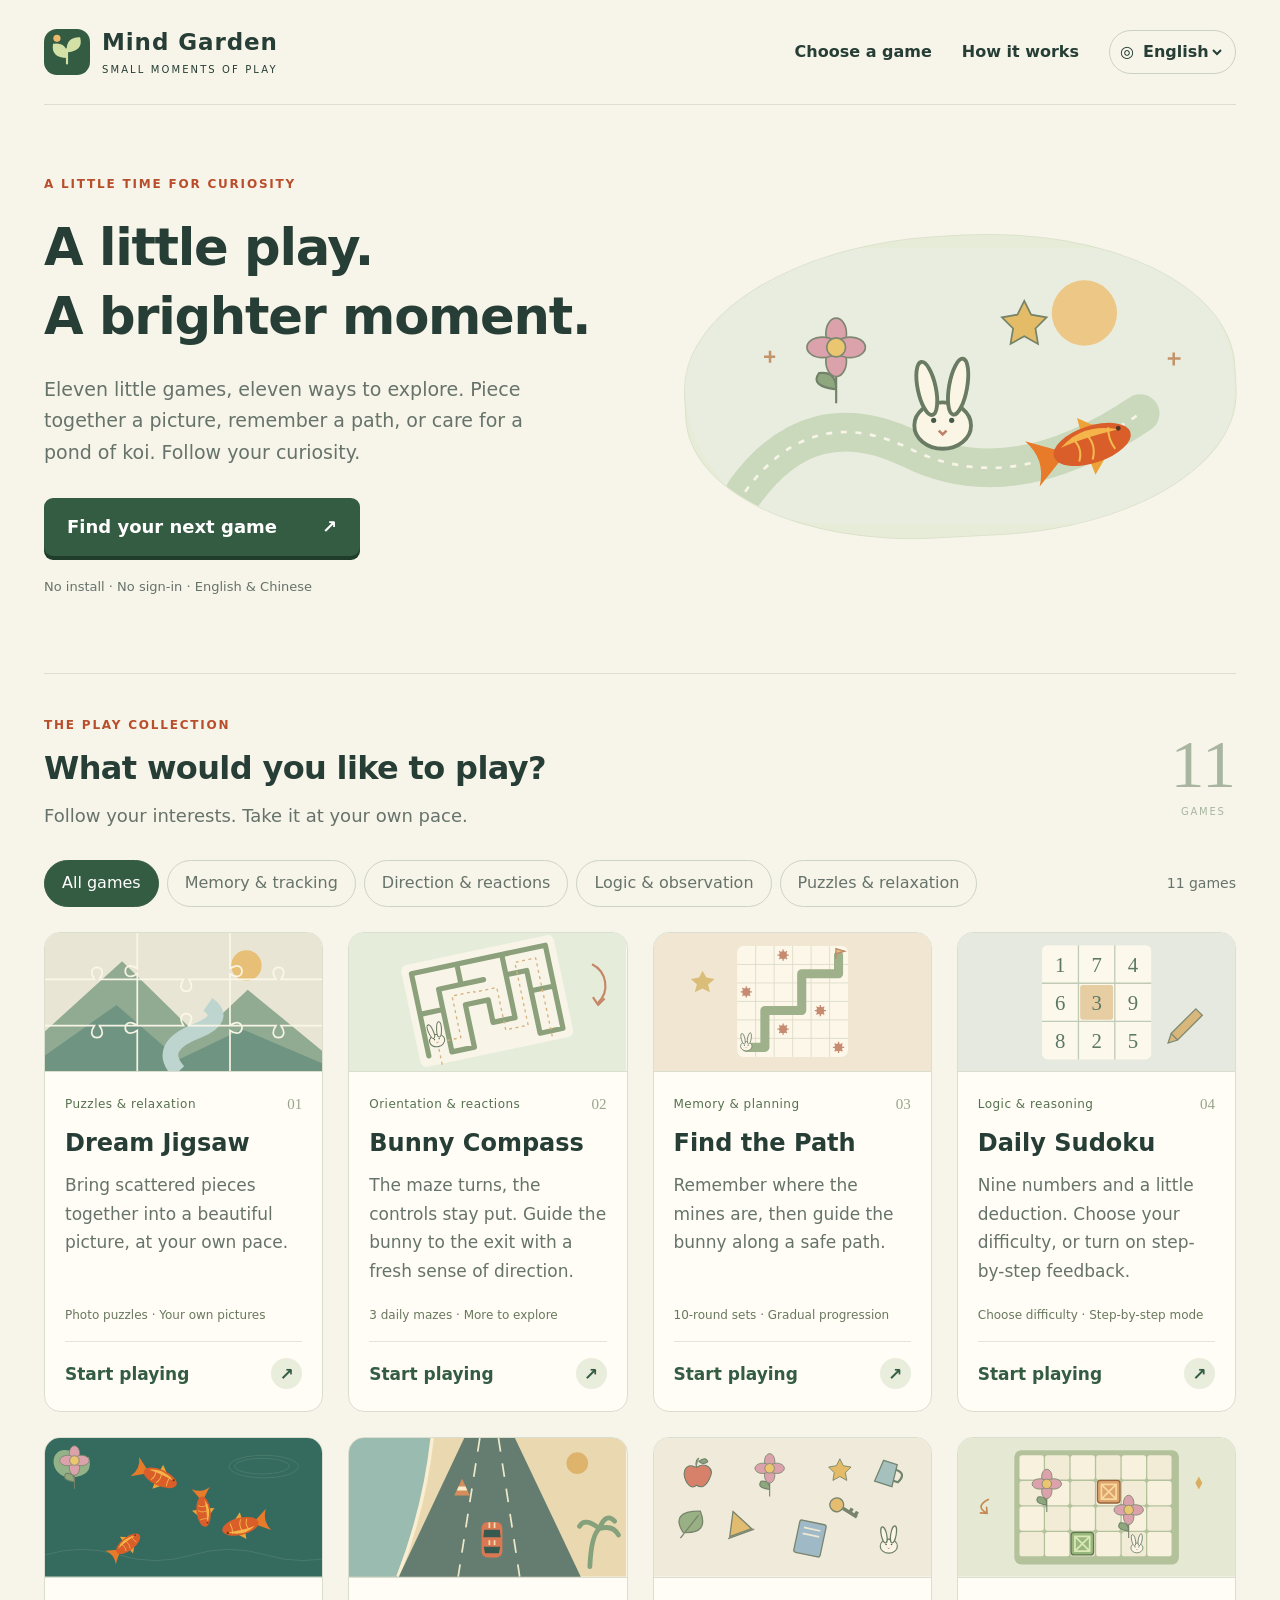
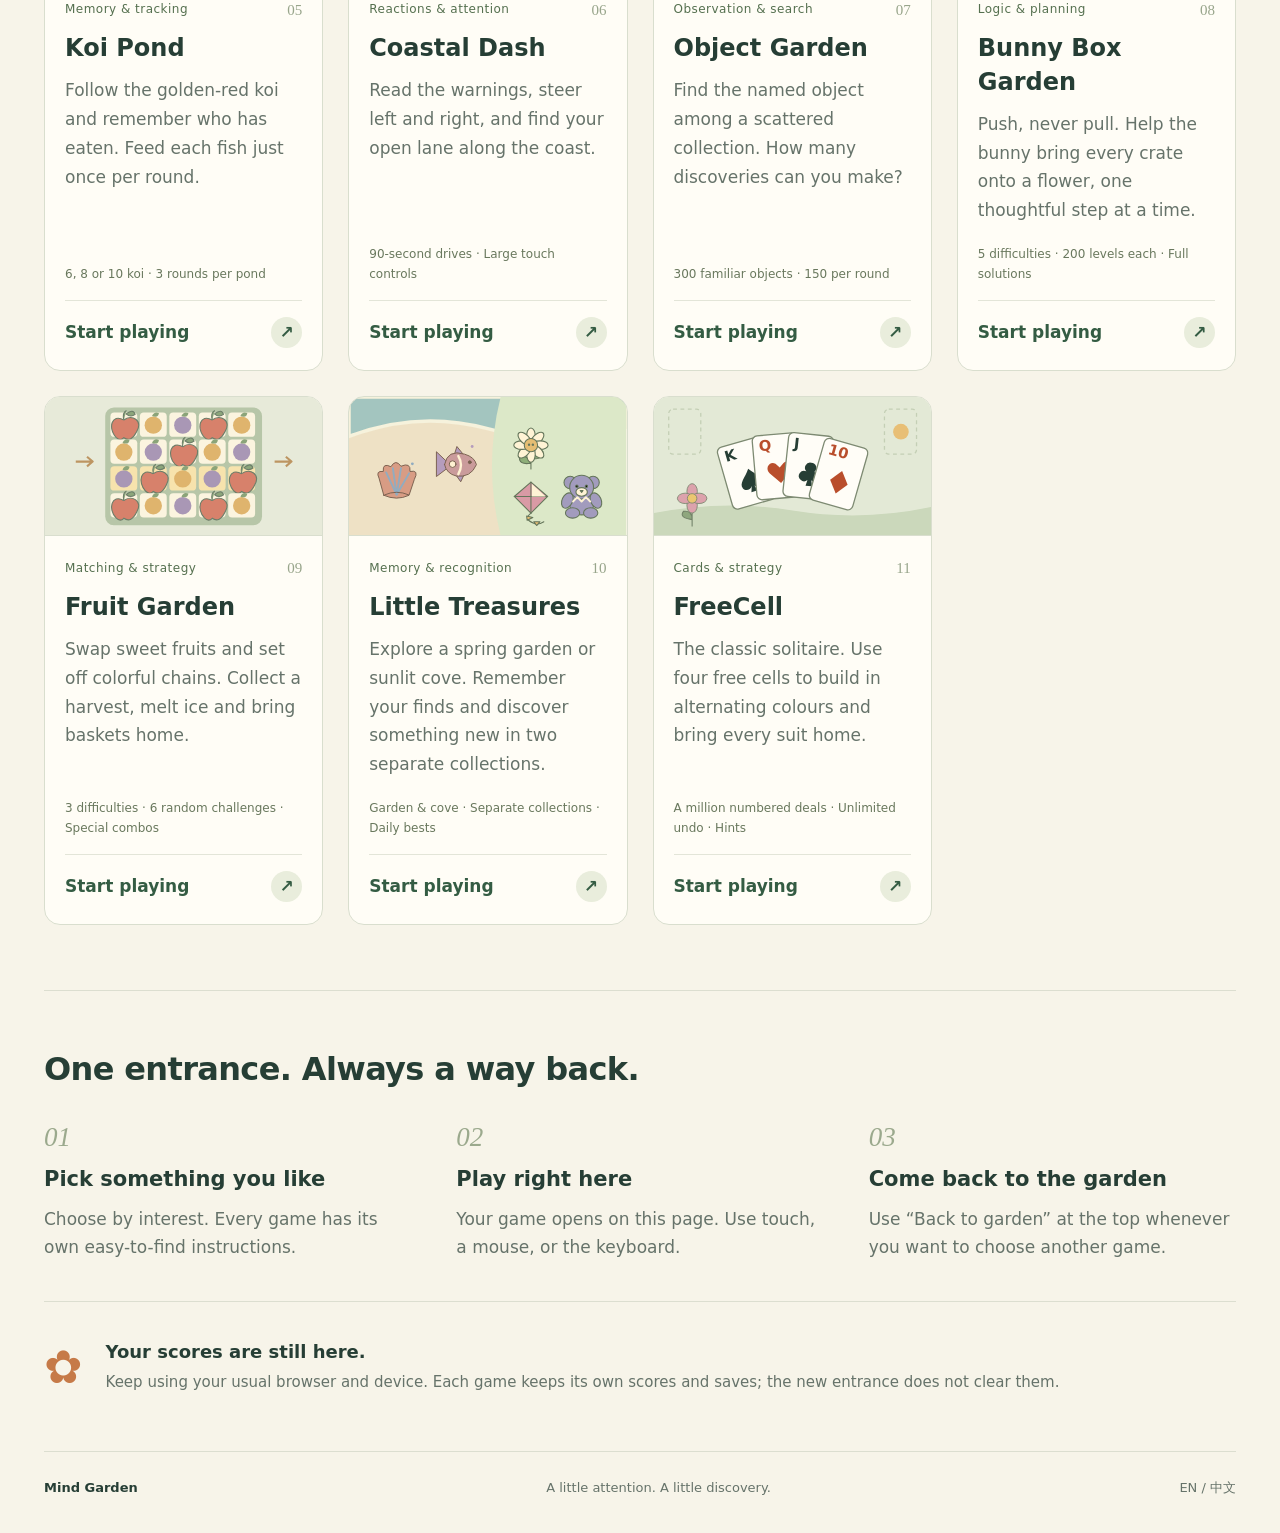
==== commit 2f3697f5: "Add FreeCell (空当接龙) as the eleventh game Hosted inside this repo at /mind-garden/freecell/: classic " ====
--- a/index.html
+++ b/index.html
@@ -1,3 +1,3 @@
 <!doctype html>
-<html lang="zh-CN"><head><meta charset="utf-8"><meta name="viewport" content="width=device-width,initial-scale=1"><meta name="theme-color" content="#f7f4e9"><meta name="description" content="晴日脑力花园 Mind Garden：十款免费的中英文小游戏，一个轻松游玩的入口。"><title>晴日脑力花园 · Mind Garden</title><link rel="icon" href="icon.svg" type="image/svg+xml"><link rel="stylesheet" href="style.css?v=4"><script type="module" src="app.mjs?v=12"></script></head>
-<body><a class="skip" href="#games">跳到游戏 / Skip to games</a><div id="home"><header class="header wrap"><a class="brand" href="#"><img src="icon.svg" width="46" height="46" alt=""><span><strong data-t="brand">晴日脑力花园</strong><small data-t="brandEnglish">MIND GARDEN</small></span></a><nav><a href="#games" data-t="navGames">挑选游戏</a><a href="#how" data-t="navHow">怎么玩</a><label class="language"><span aria-hidden="true">◎</span><select id="language" aria-label="语言 / Language"><option value="zh">中文</option><option value="en">English</option></select></label></nav></header><main><section class="hero wrap"><div class="hero-copy"><p class="eyebrow" data-t="eyebrow"></p><h1 data-t="headline"></h1><p class="intro" data-t="intro"></p><a class="primary" href="#games"><span data-t="pick"></span><span aria-hidden="true">↗</span></a><p class="welcome" data-t="welcome"></p></div><div id="hero-art" class="hero-art"></div></section><section id="games" class="games-section wrap" aria-labelledby="games-title"><div class="section-heading"><div><p class="eyebrow">THE PLAY COLLECTION</p><h2 id="games-title" data-t="gamesTitle"></h2><p data-t="gamesSub"></p></div><span class="collection-number">10<span>GAMES</span></span></div><div id="last-played" hidden></div><div class="filter-row"><div class="filters" role="group" aria-label="游戏分类 / Game categories"><button type="button" data-filter="all" data-t="all" aria-pressed="true"></button><button type="button" data-filter="memory" data-t="memory" aria-pressed="false"></button><button type="button" data-filter="orientation" data-t="orientation" aria-pressed="false"></button><button type="button" data-filter="thinking" data-t="thinking" aria-pressed="false"></button><button type="button" data-filter="relax" data-t="relax" aria-pressed="false"></button></div><span id="game-count" aria-live="polite"></span></div><div id="game-grid" class="game-grid"></div></section><section id="how" class="how wrap"><h2 data-t="howTitle"></h2><div class="steps"><article><span>01</span><h3 data-t="step1"></h3><p data-t="step1Body"></p></article><article><span>02</span><h3 data-t="step2"></h3><p data-t="step2Body"></p></article><article><span>03</span><h3 data-t="step3"></h3><p data-t="step3Body"></p></article></div><aside class="save-note"><span aria-hidden="true">✿</span><div><strong data-t="savedTitle"></strong><p data-t="savedBody"></p></div></aside></section></main><footer class="wrap"><a href="#" class="footer-brand" data-t="brand"></a><p data-t="footer"></p><span>EN / 中文</span></footer></div><section id="player" class="player" aria-label="游戏 / Game" inert><header class="player-bar"><button id="back" type="button" class="back"></button><strong id="player-title"></strong><a id="standalone" target="_blank" rel="noopener"></a></header><div id="frame-host"></div><div id="loading" class="loading"><span class="loader" aria-hidden="true">✿</span><h2 id="loading-title"></h2><p data-t="loadingTip"></p><a id="loading-link" target="_blank" rel="noopener" data-t="standalone"></a></div></section></body></html>
+<html lang="zh-CN"><head><meta charset="utf-8"><meta name="viewport" content="width=device-width,initial-scale=1"><meta name="theme-color" content="#f7f4e9"><meta name="description" content="晴日脑力花园 Mind Garden：十一款免费的中英文小游戏，一个轻松游玩的入口。"><title>晴日脑力花园 · Mind Garden</title><link rel="icon" href="icon.svg" type="image/svg+xml"><link rel="stylesheet" href="style.css?v=4"><script type="module" src="app.mjs?v=13"></script></head>
+<body><a class="skip" href="#games">跳到游戏 / Skip to games</a><div id="home"><header class="header wrap"><a class="brand" href="#"><img src="icon.svg" width="46" height="46" alt=""><span><strong data-t="brand">晴日脑力花园</strong><small data-t="brandEnglish">MIND GARDEN</small></span></a><nav><a href="#games" data-t="navGames">挑选游戏</a><a href="#how" data-t="navHow">怎么玩</a><label class="language"><span aria-hidden="true">◎</span><select id="language" aria-label="语言 / Language"><option value="zh">中文</option><option value="en">English</option></select></label></nav></header><main><section class="hero wrap"><div class="hero-copy"><p class="eyebrow" data-t="eyebrow"></p><h1 data-t="headline"></h1><p class="intro" data-t="intro"></p><a class="primary" href="#games"><span data-t="pick"></span><span aria-hidden="true">↗</span></a><p class="welcome" data-t="welcome"></p></div><div id="hero-art" class="hero-art"></div></section><section id="games" class="games-section wrap" aria-labelledby="games-title"><div class="section-heading"><div><p class="eyebrow">THE PLAY COLLECTION</p><h2 id="games-title" data-t="gamesTitle"></h2><p data-t="gamesSub"></p></div><span class="collection-number">11<span>GAMES</span></span></div><div id="last-played" hidden></div><div class="filter-row"><div class="filters" role="group" aria-label="游戏分类 / Game categories"><button type="button" data-filter="all" data-t="all" aria-pressed="true"></button><button type="button" data-filter="memory" data-t="memory" aria-pressed="false"></button><button type="button" data-filter="orientation" data-t="orientation" aria-pressed="false"></button><button type="button" data-filter="thinking" data-t="thinking" aria-pressed="false"></button><button type="button" data-filter="relax" data-t="relax" aria-pressed="false"></button></div><span id="game-count" aria-live="polite"></span></div><div id="game-grid" class="game-grid"></div></section><section id="how" class="how wrap"><h2 data-t="howTitle"></h2><div class="steps"><article><span>01</span><h3 data-t="step1"></h3><p data-t="step1Body"></p></article><article><span>02</span><h3 data-t="step2"></h3><p data-t="step2Body"></p></article><article><span>03</span><h3 data-t="step3"></h3><p data-t="step3Body"></p></article></div><aside class="save-note"><span aria-hidden="true">✿</span><div><strong data-t="savedTitle"></strong><p data-t="savedBody"></p></div></aside></section></main><footer class="wrap"><a href="#" class="footer-brand" data-t="brand"></a><p data-t="footer"></p><span>EN / 中文</span></footer></div><section id="player" class="player" aria-label="游戏 / Game" inert><header class="player-bar"><button id="back" type="button" class="back"></button><strong id="player-title"></strong><a id="standalone" target="_blank" rel="noopener"></a></header><div id="frame-host"></div><div id="loading" class="loading"><span class="loader" aria-hidden="true">✿</span><h2 id="loading-title"></h2><p data-t="loadingTip"></p><a id="loading-link" target="_blank" rel="noopener" data-t="standalone"></a></div></section></body></html>
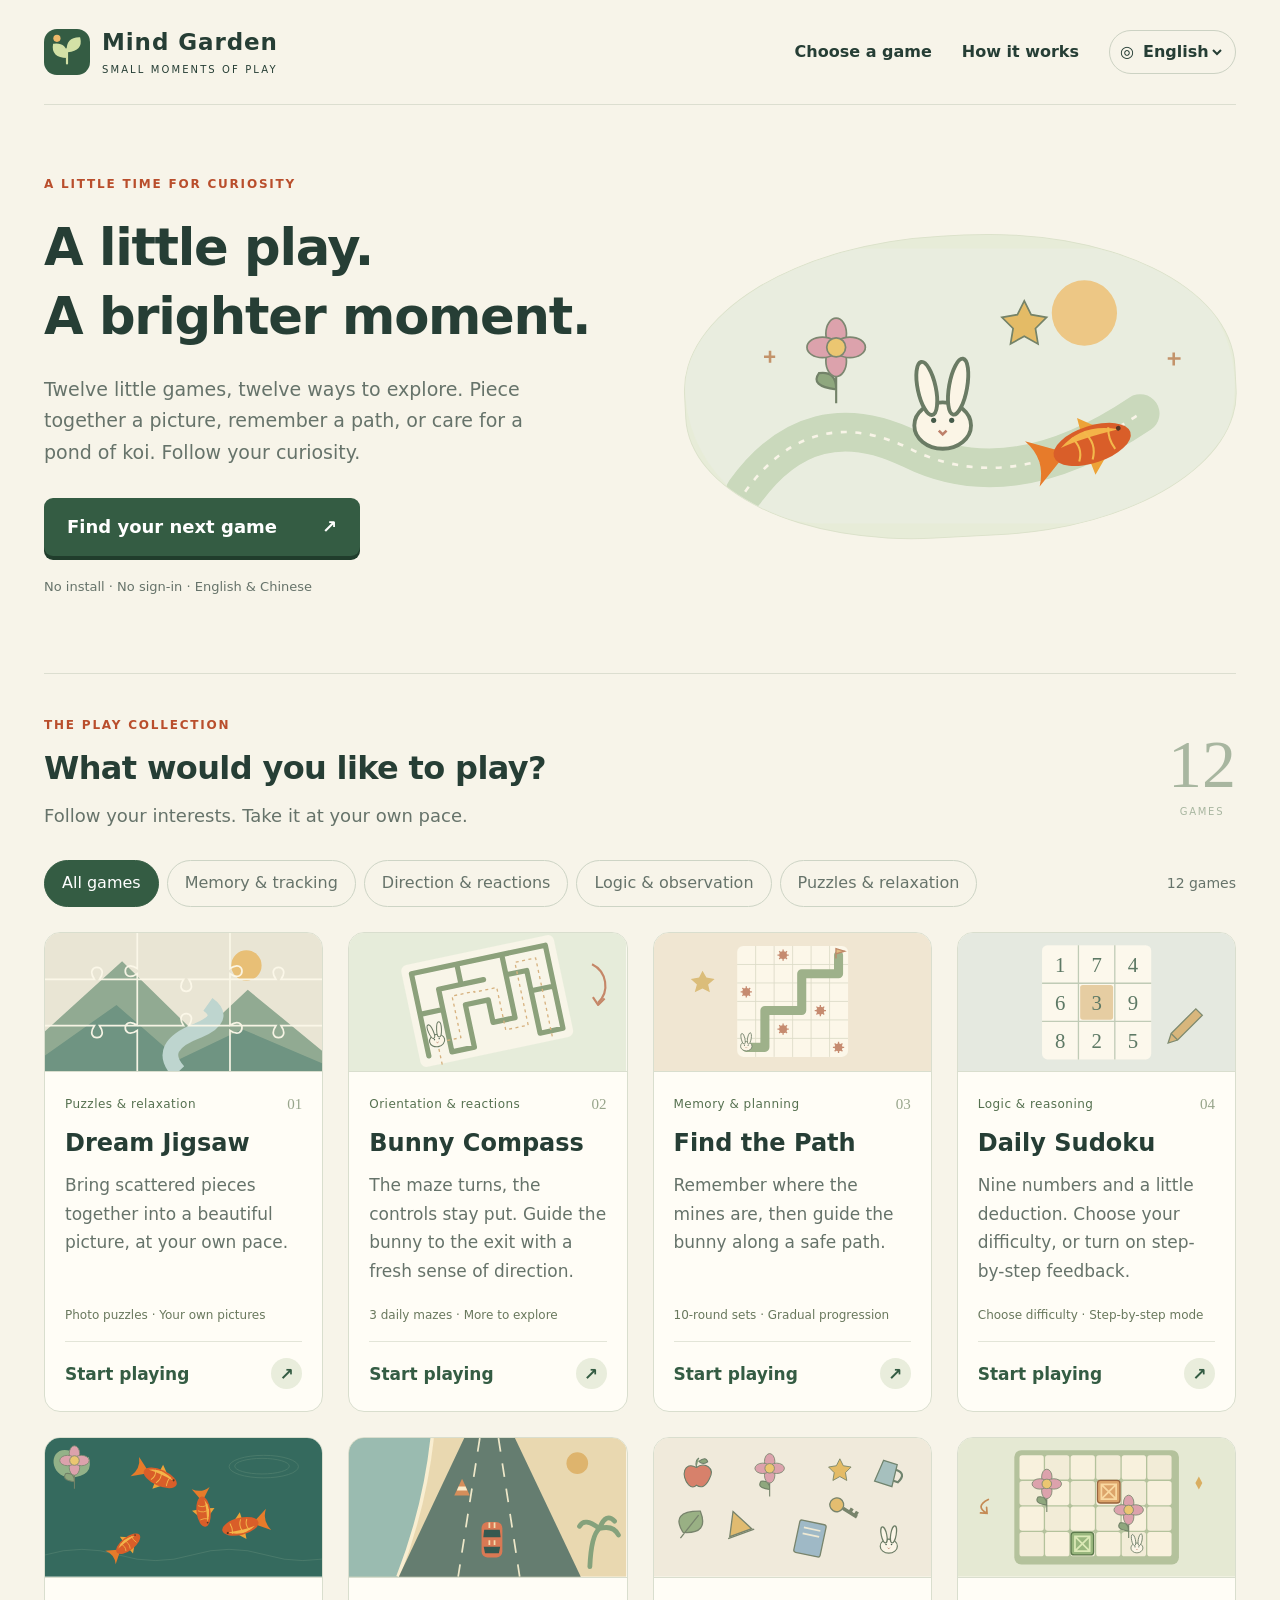
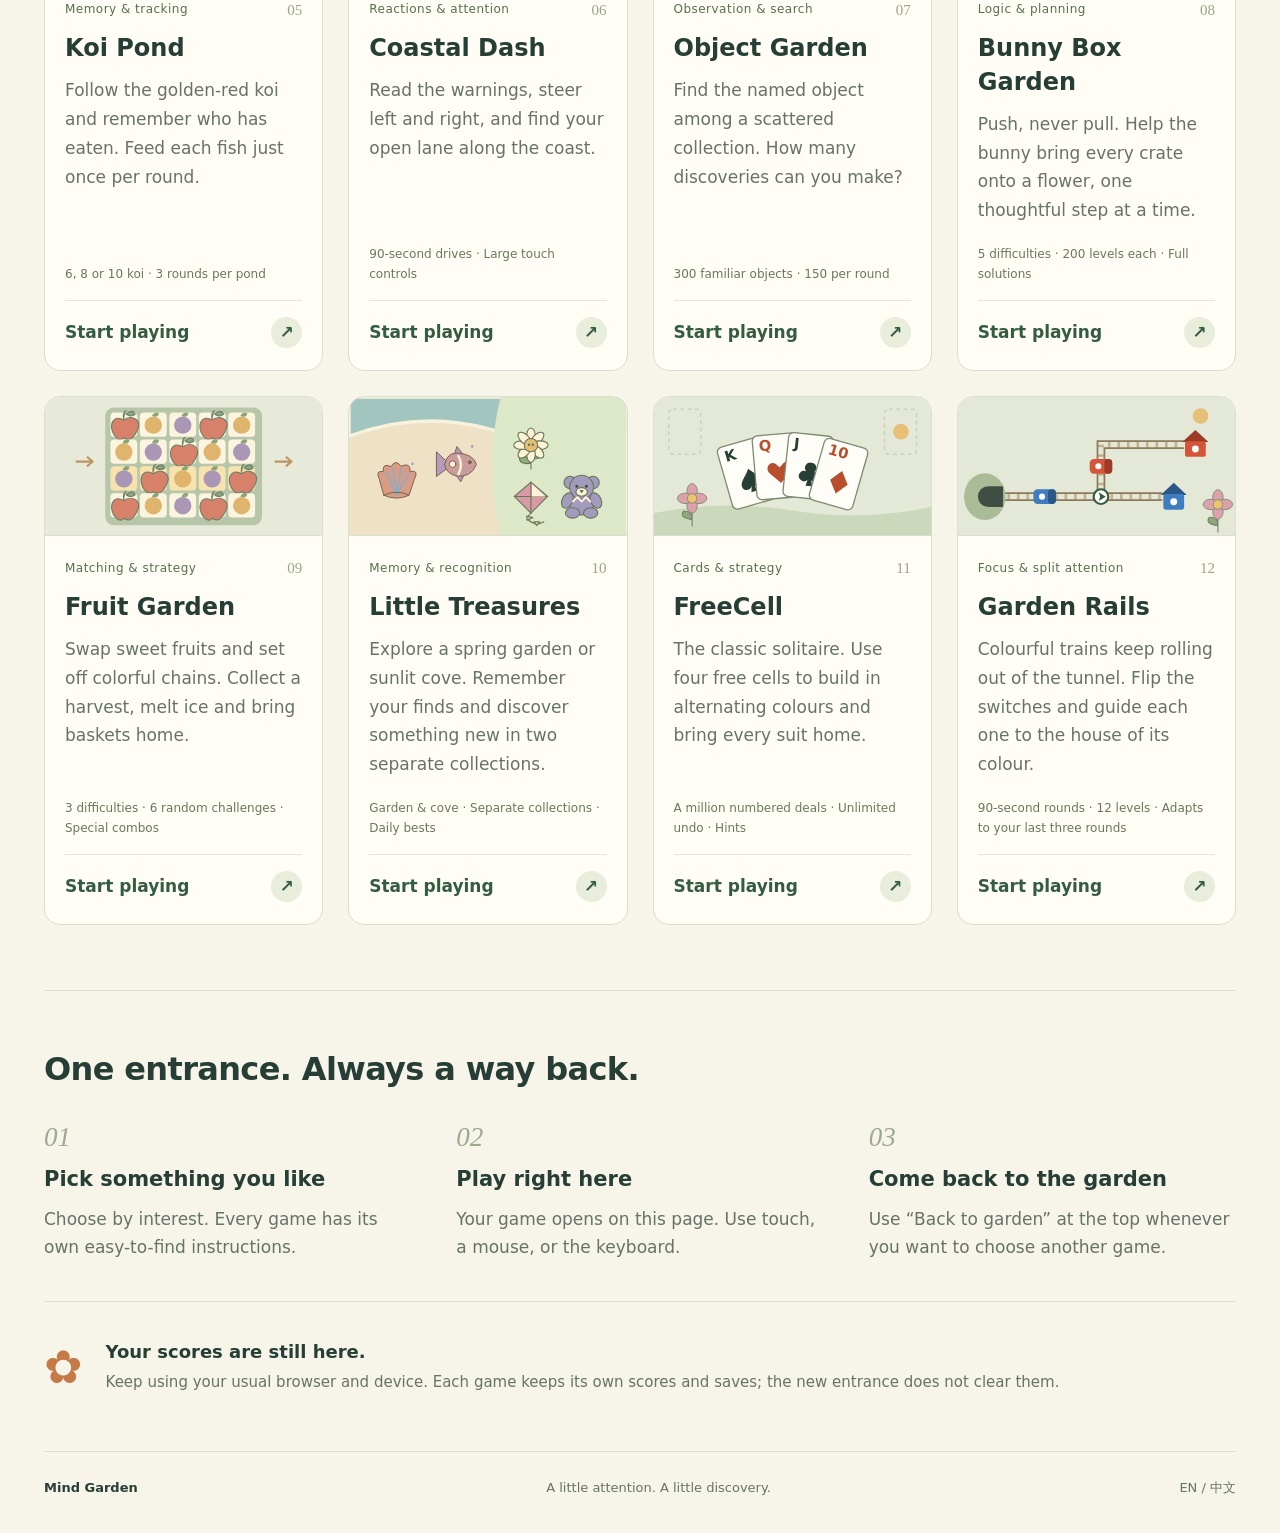
==== commit 68499493: "Add Garden Rails (花园小火车) as the twelfth game 90-second rounds: trains leave a tunnel and the player " ====
--- a/index.html
+++ b/index.html
@@ -1,3 +1,3 @@
 <!doctype html>
-<html lang="zh-CN"><head><meta charset="utf-8"><meta name="viewport" content="width=device-width,initial-scale=1"><meta name="theme-color" content="#f7f4e9"><meta name="description" content="晴日脑力花园 Mind Garden：十一款免费的中英文小游戏，一个轻松游玩的入口。"><title>晴日脑力花园 · Mind Garden</title><link rel="icon" href="icon.svg" type="image/svg+xml"><link rel="stylesheet" href="style.css?v=4"><script type="module" src="app.mjs?v=13"></script></head>
-<body><a class="skip" href="#games">跳到游戏 / Skip to games</a><div id="home"><header class="header wrap"><a class="brand" href="#"><img src="icon.svg" width="46" height="46" alt=""><span><strong data-t="brand">晴日脑力花园</strong><small data-t="brandEnglish">MIND GARDEN</small></span></a><nav><a href="#games" data-t="navGames">挑选游戏</a><a href="#how" data-t="navHow">怎么玩</a><label class="language"><span aria-hidden="true">◎</span><select id="language" aria-label="语言 / Language"><option value="zh">中文</option><option value="en">English</option></select></label></nav></header><main><section class="hero wrap"><div class="hero-copy"><p class="eyebrow" data-t="eyebrow"></p><h1 data-t="headline"></h1><p class="intro" data-t="intro"></p><a class="primary" href="#games"><span data-t="pick"></span><span aria-hidden="true">↗</span></a><p class="welcome" data-t="welcome"></p></div><div id="hero-art" class="hero-art"></div></section><section id="games" class="games-section wrap" aria-labelledby="games-title"><div class="section-heading"><div><p class="eyebrow">THE PLAY COLLECTION</p><h2 id="games-title" data-t="gamesTitle"></h2><p data-t="gamesSub"></p></div><span class="collection-number">11<span>GAMES</span></span></div><div id="last-played" hidden></div><div class="filter-row"><div class="filters" role="group" aria-label="游戏分类 / Game categories"><button type="button" data-filter="all" data-t="all" aria-pressed="true"></button><button type="button" data-filter="memory" data-t="memory" aria-pressed="false"></button><button type="button" data-filter="orientation" data-t="orientation" aria-pressed="false"></button><button type="button" data-filter="thinking" data-t="thinking" aria-pressed="false"></button><button type="button" data-filter="relax" data-t="relax" aria-pressed="false"></button></div><span id="game-count" aria-live="polite"></span></div><div id="game-grid" class="game-grid"></div></section><section id="how" class="how wrap"><h2 data-t="howTitle"></h2><div class="steps"><article><span>01</span><h3 data-t="step1"></h3><p data-t="step1Body"></p></article><article><span>02</span><h3 data-t="step2"></h3><p data-t="step2Body"></p></article><article><span>03</span><h3 data-t="step3"></h3><p data-t="step3Body"></p></article></div><aside class="save-note"><span aria-hidden="true">✿</span><div><strong data-t="savedTitle"></strong><p data-t="savedBody"></p></div></aside></section></main><footer class="wrap"><a href="#" class="footer-brand" data-t="brand"></a><p data-t="footer"></p><span>EN / 中文</span></footer></div><section id="player" class="player" aria-label="游戏 / Game" inert><header class="player-bar"><button id="back" type="button" class="back"></button><strong id="player-title"></strong><a id="standalone" target="_blank" rel="noopener"></a></header><div id="frame-host"></div><div id="loading" class="loading"><span class="loader" aria-hidden="true">✿</span><h2 id="loading-title"></h2><p data-t="loadingTip"></p><a id="loading-link" target="_blank" rel="noopener" data-t="standalone"></a></div></section></body></html>
+<html lang="zh-CN"><head><meta charset="utf-8"><meta name="viewport" content="width=device-width,initial-scale=1"><meta name="theme-color" content="#f7f4e9"><meta name="description" content="晴日脑力花园 Mind Garden：十二款免费的中英文小游戏，一个轻松游玩的入口。"><title>晴日脑力花园 · Mind Garden</title><link rel="icon" href="icon.svg" type="image/svg+xml"><link rel="stylesheet" href="style.css?v=4"><script type="module" src="app.mjs?v=14"></script></head>
+<body><a class="skip" href="#games">跳到游戏 / Skip to games</a><div id="home"><header class="header wrap"><a class="brand" href="#"><img src="icon.svg" width="46" height="46" alt=""><span><strong data-t="brand">晴日脑力花园</strong><small data-t="brandEnglish">MIND GARDEN</small></span></a><nav><a href="#games" data-t="navGames">挑选游戏</a><a href="#how" data-t="navHow">怎么玩</a><label class="language"><span aria-hidden="true">◎</span><select id="language" aria-label="语言 / Language"><option value="zh">中文</option><option value="en">English</option></select></label></nav></header><main><section class="hero wrap"><div class="hero-copy"><p class="eyebrow" data-t="eyebrow"></p><h1 data-t="headline"></h1><p class="intro" data-t="intro"></p><a class="primary" href="#games"><span data-t="pick"></span><span aria-hidden="true">↗</span></a><p class="welcome" data-t="welcome"></p></div><div id="hero-art" class="hero-art"></div></section><section id="games" class="games-section wrap" aria-labelledby="games-title"><div class="section-heading"><div><p class="eyebrow">THE PLAY COLLECTION</p><h2 id="games-title" data-t="gamesTitle"></h2><p data-t="gamesSub"></p></div><span class="collection-number">12<span>GAMES</span></span></div><div id="last-played" hidden></div><div class="filter-row"><div class="filters" role="group" aria-label="游戏分类 / Game categories"><button type="button" data-filter="all" data-t="all" aria-pressed="true"></button><button type="button" data-filter="memory" data-t="memory" aria-pressed="false"></button><button type="button" data-filter="orientation" data-t="orientation" aria-pressed="false"></button><button type="button" data-filter="thinking" data-t="thinking" aria-pressed="false"></button><button type="button" data-filter="relax" data-t="relax" aria-pressed="false"></button></div><span id="game-count" aria-live="polite"></span></div><div id="game-grid" class="game-grid"></div></section><section id="how" class="how wrap"><h2 data-t="howTitle"></h2><div class="steps"><article><span>01</span><h3 data-t="step1"></h3><p data-t="step1Body"></p></article><article><span>02</span><h3 data-t="step2"></h3><p data-t="step2Body"></p></article><article><span>03</span><h3 data-t="step3"></h3><p data-t="step3Body"></p></article></div><aside class="save-note"><span aria-hidden="true">✿</span><div><strong data-t="savedTitle"></strong><p data-t="savedBody"></p></div></aside></section></main><footer class="wrap"><a href="#" class="footer-brand" data-t="brand"></a><p data-t="footer"></p><span>EN / 中文</span></footer></div><section id="player" class="player" aria-label="游戏 / Game" inert><header class="player-bar"><button id="back" type="button" class="back"></button><strong id="player-title"></strong><a id="standalone" target="_blank" rel="noopener"></a></header><div id="frame-host"></div><div id="loading" class="loading"><span class="loader" aria-hidden="true">✿</span><h2 id="loading-title"></h2><p data-t="loadingTip"></p><a id="loading-link" target="_blank" rel="noopener" data-t="standalone"></a></div></section></body></html>
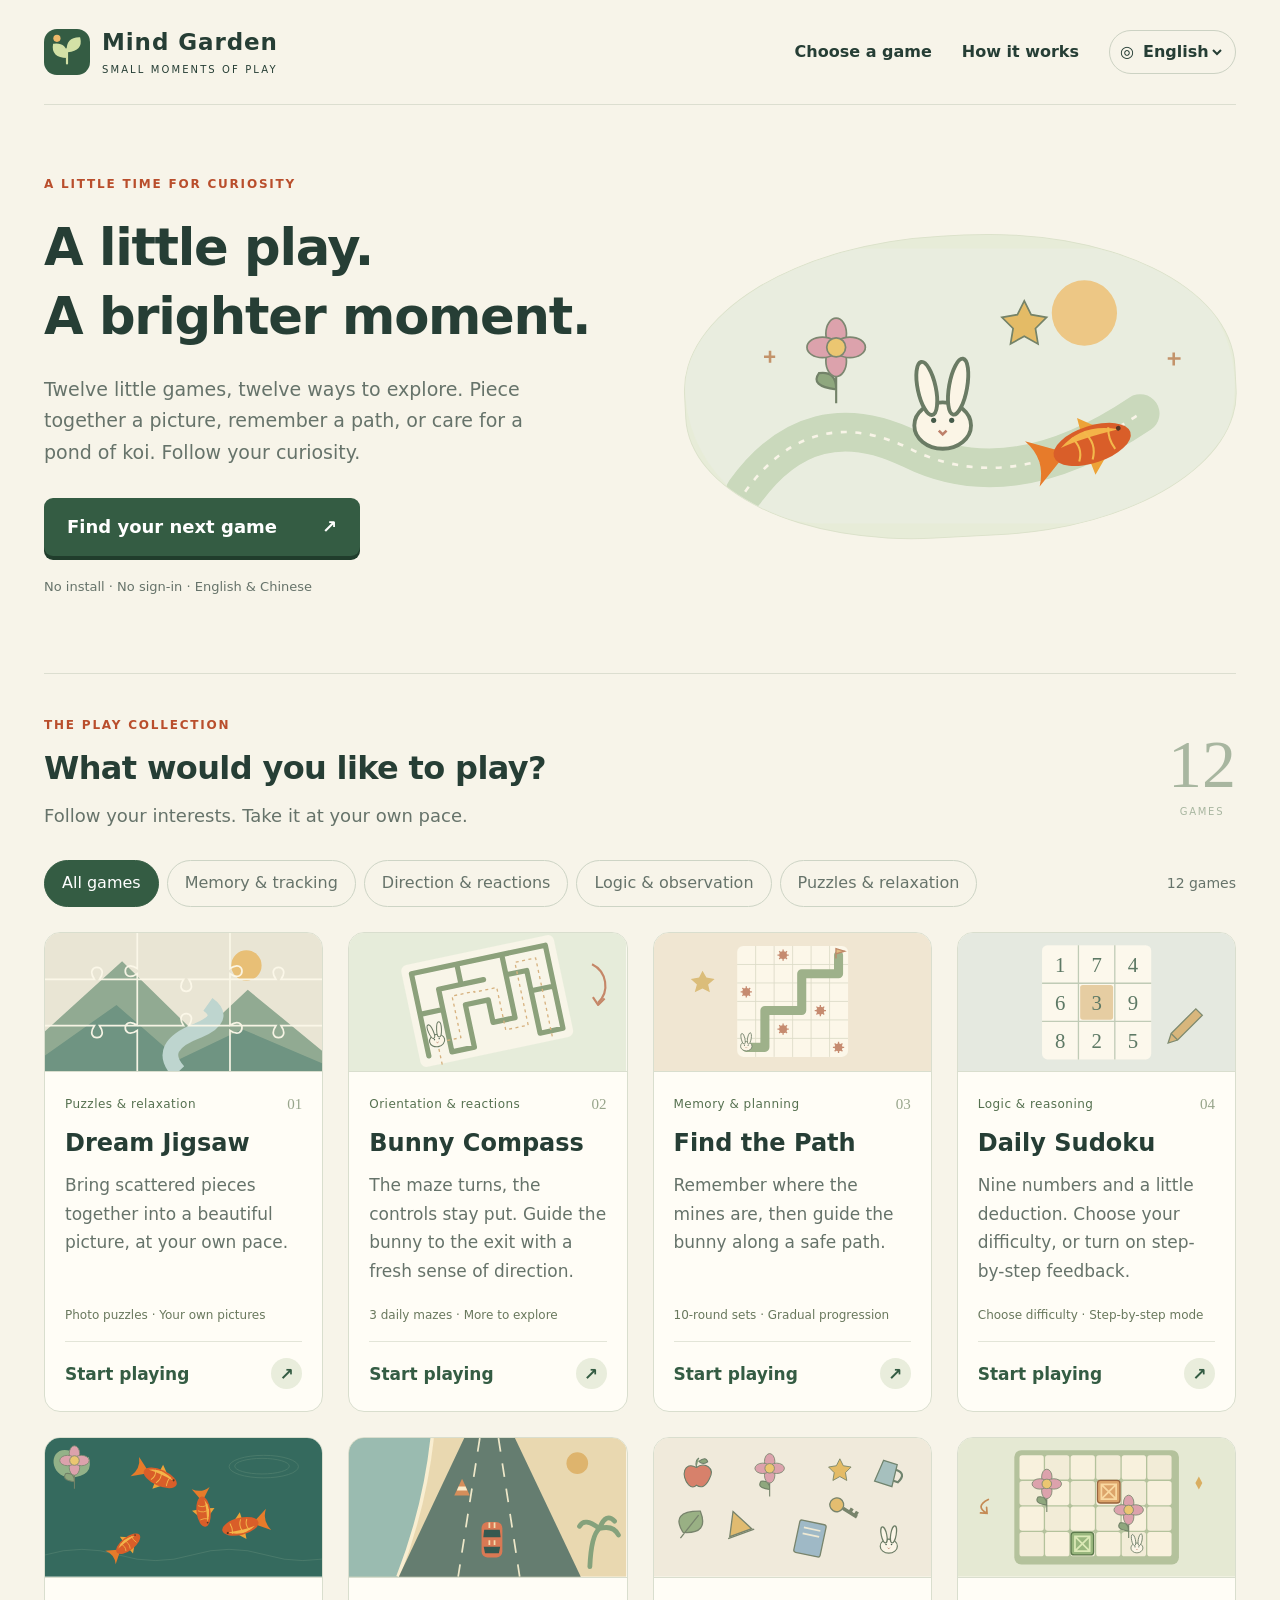
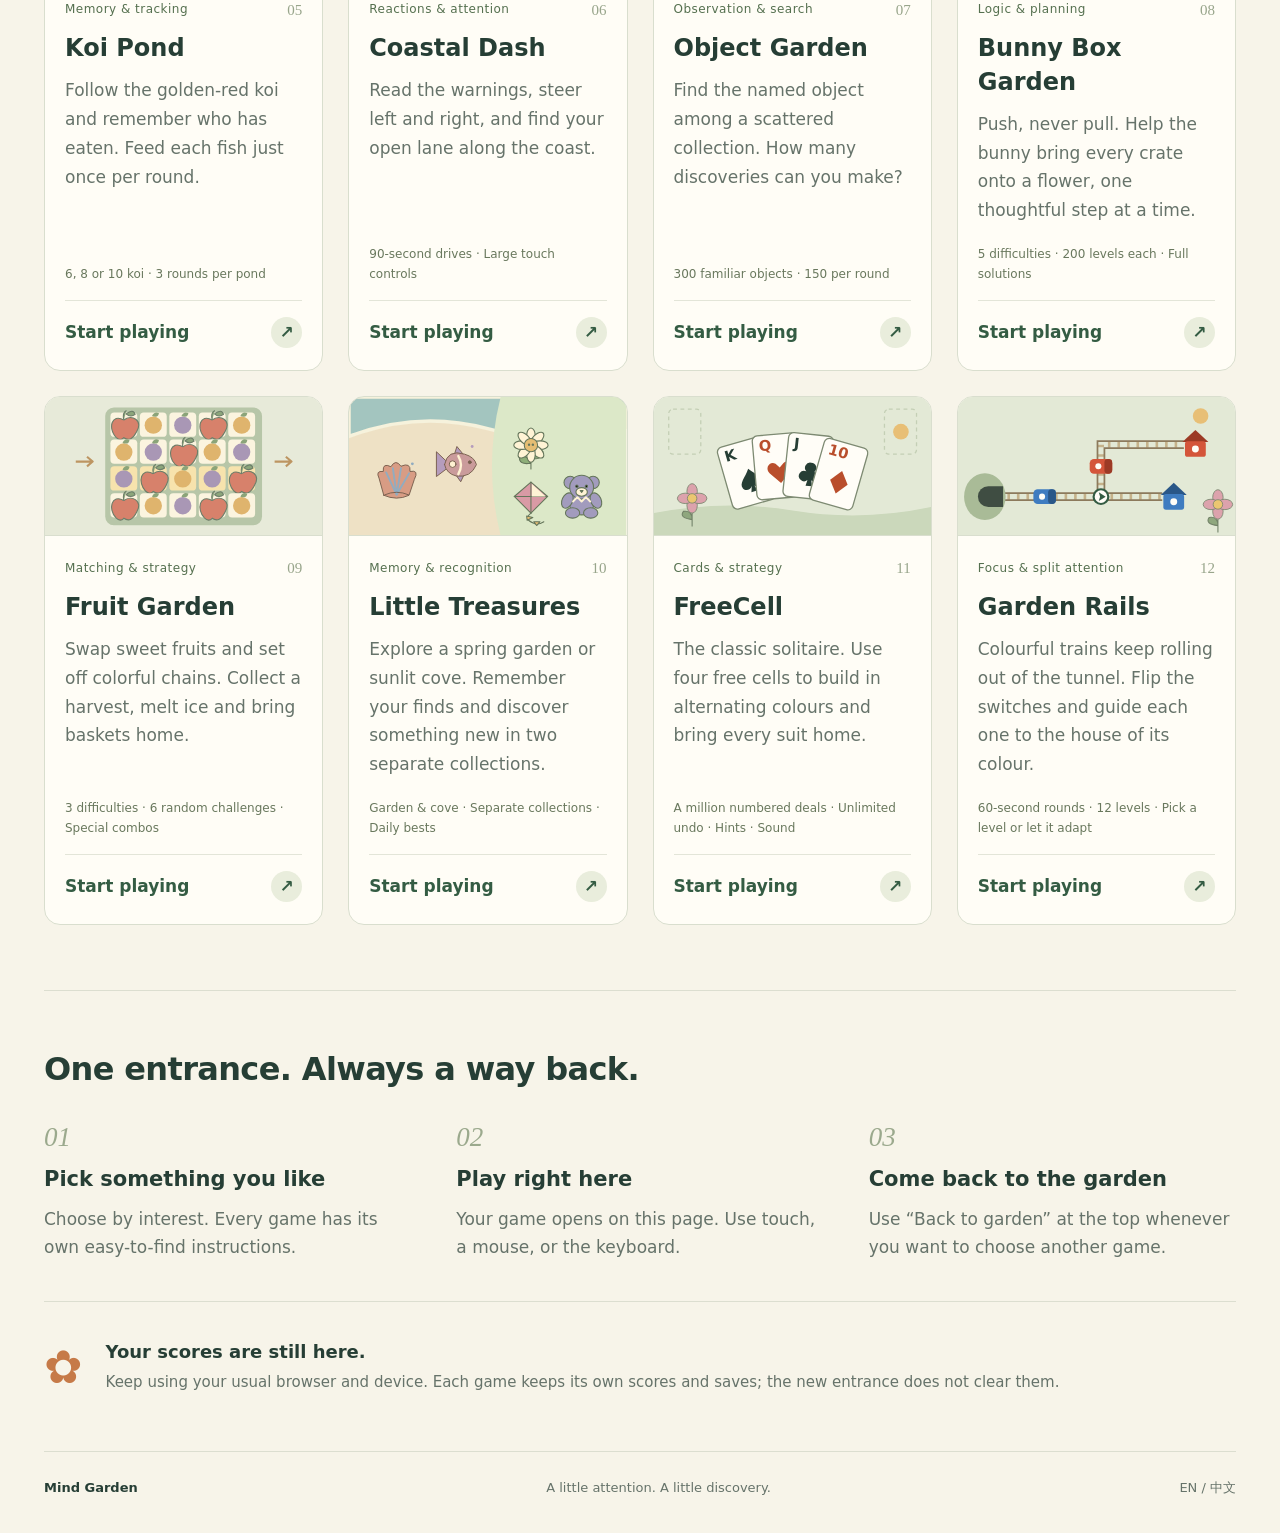
==== commit f1c7666d: "FreeCell sound; Garden Rails level picker, longer tracks, 60-second rounds FreeCell: soft synthesise" ====
--- a/index.html
+++ b/index.html
@@ -1,3 +1,3 @@
 <!doctype html>
-<html lang="zh-CN"><head><meta charset="utf-8"><meta name="viewport" content="width=device-width,initial-scale=1"><meta name="theme-color" content="#f7f4e9"><meta name="description" content="晴日脑力花园 Mind Garden：十二款免费的中英文小游戏，一个轻松游玩的入口。"><title>晴日脑力花园 · Mind Garden</title><link rel="icon" href="icon.svg" type="image/svg+xml"><link rel="stylesheet" href="style.css?v=4"><script type="module" src="app.mjs?v=14"></script></head>
+<html lang="zh-CN"><head><meta charset="utf-8"><meta name="viewport" content="width=device-width,initial-scale=1"><meta name="theme-color" content="#f7f4e9"><meta name="description" content="晴日脑力花园 Mind Garden：十二款免费的中英文小游戏，一个轻松游玩的入口。"><title>晴日脑力花园 · Mind Garden</title><link rel="icon" href="icon.svg" type="image/svg+xml"><link rel="stylesheet" href="style.css?v=4"><script type="module" src="app.mjs?v=15"></script></head>
 <body><a class="skip" href="#games">跳到游戏 / Skip to games</a><div id="home"><header class="header wrap"><a class="brand" href="#"><img src="icon.svg" width="46" height="46" alt=""><span><strong data-t="brand">晴日脑力花园</strong><small data-t="brandEnglish">MIND GARDEN</small></span></a><nav><a href="#games" data-t="navGames">挑选游戏</a><a href="#how" data-t="navHow">怎么玩</a><label class="language"><span aria-hidden="true">◎</span><select id="language" aria-label="语言 / Language"><option value="zh">中文</option><option value="en">English</option></select></label></nav></header><main><section class="hero wrap"><div class="hero-copy"><p class="eyebrow" data-t="eyebrow"></p><h1 data-t="headline"></h1><p class="intro" data-t="intro"></p><a class="primary" href="#games"><span data-t="pick"></span><span aria-hidden="true">↗</span></a><p class="welcome" data-t="welcome"></p></div><div id="hero-art" class="hero-art"></div></section><section id="games" class="games-section wrap" aria-labelledby="games-title"><div class="section-heading"><div><p class="eyebrow">THE PLAY COLLECTION</p><h2 id="games-title" data-t="gamesTitle"></h2><p data-t="gamesSub"></p></div><span class="collection-number">12<span>GAMES</span></span></div><div id="last-played" hidden></div><div class="filter-row"><div class="filters" role="group" aria-label="游戏分类 / Game categories"><button type="button" data-filter="all" data-t="all" aria-pressed="true"></button><button type="button" data-filter="memory" data-t="memory" aria-pressed="false"></button><button type="button" data-filter="orientation" data-t="orientation" aria-pressed="false"></button><button type="button" data-filter="thinking" data-t="thinking" aria-pressed="false"></button><button type="button" data-filter="relax" data-t="relax" aria-pressed="false"></button></div><span id="game-count" aria-live="polite"></span></div><div id="game-grid" class="game-grid"></div></section><section id="how" class="how wrap"><h2 data-t="howTitle"></h2><div class="steps"><article><span>01</span><h3 data-t="step1"></h3><p data-t="step1Body"></p></article><article><span>02</span><h3 data-t="step2"></h3><p data-t="step2Body"></p></article><article><span>03</span><h3 data-t="step3"></h3><p data-t="step3Body"></p></article></div><aside class="save-note"><span aria-hidden="true">✿</span><div><strong data-t="savedTitle"></strong><p data-t="savedBody"></p></div></aside></section></main><footer class="wrap"><a href="#" class="footer-brand" data-t="brand"></a><p data-t="footer"></p><span>EN / 中文</span></footer></div><section id="player" class="player" aria-label="游戏 / Game" inert><header class="player-bar"><button id="back" type="button" class="back"></button><strong id="player-title"></strong><a id="standalone" target="_blank" rel="noopener"></a></header><div id="frame-host"></div><div id="loading" class="loading"><span class="loader" aria-hidden="true">✿</span><h2 id="loading-title"></h2><p data-t="loadingTip"></p><a id="loading-link" target="_blank" rel="noopener" data-t="standalone"></a></div></section></body></html>
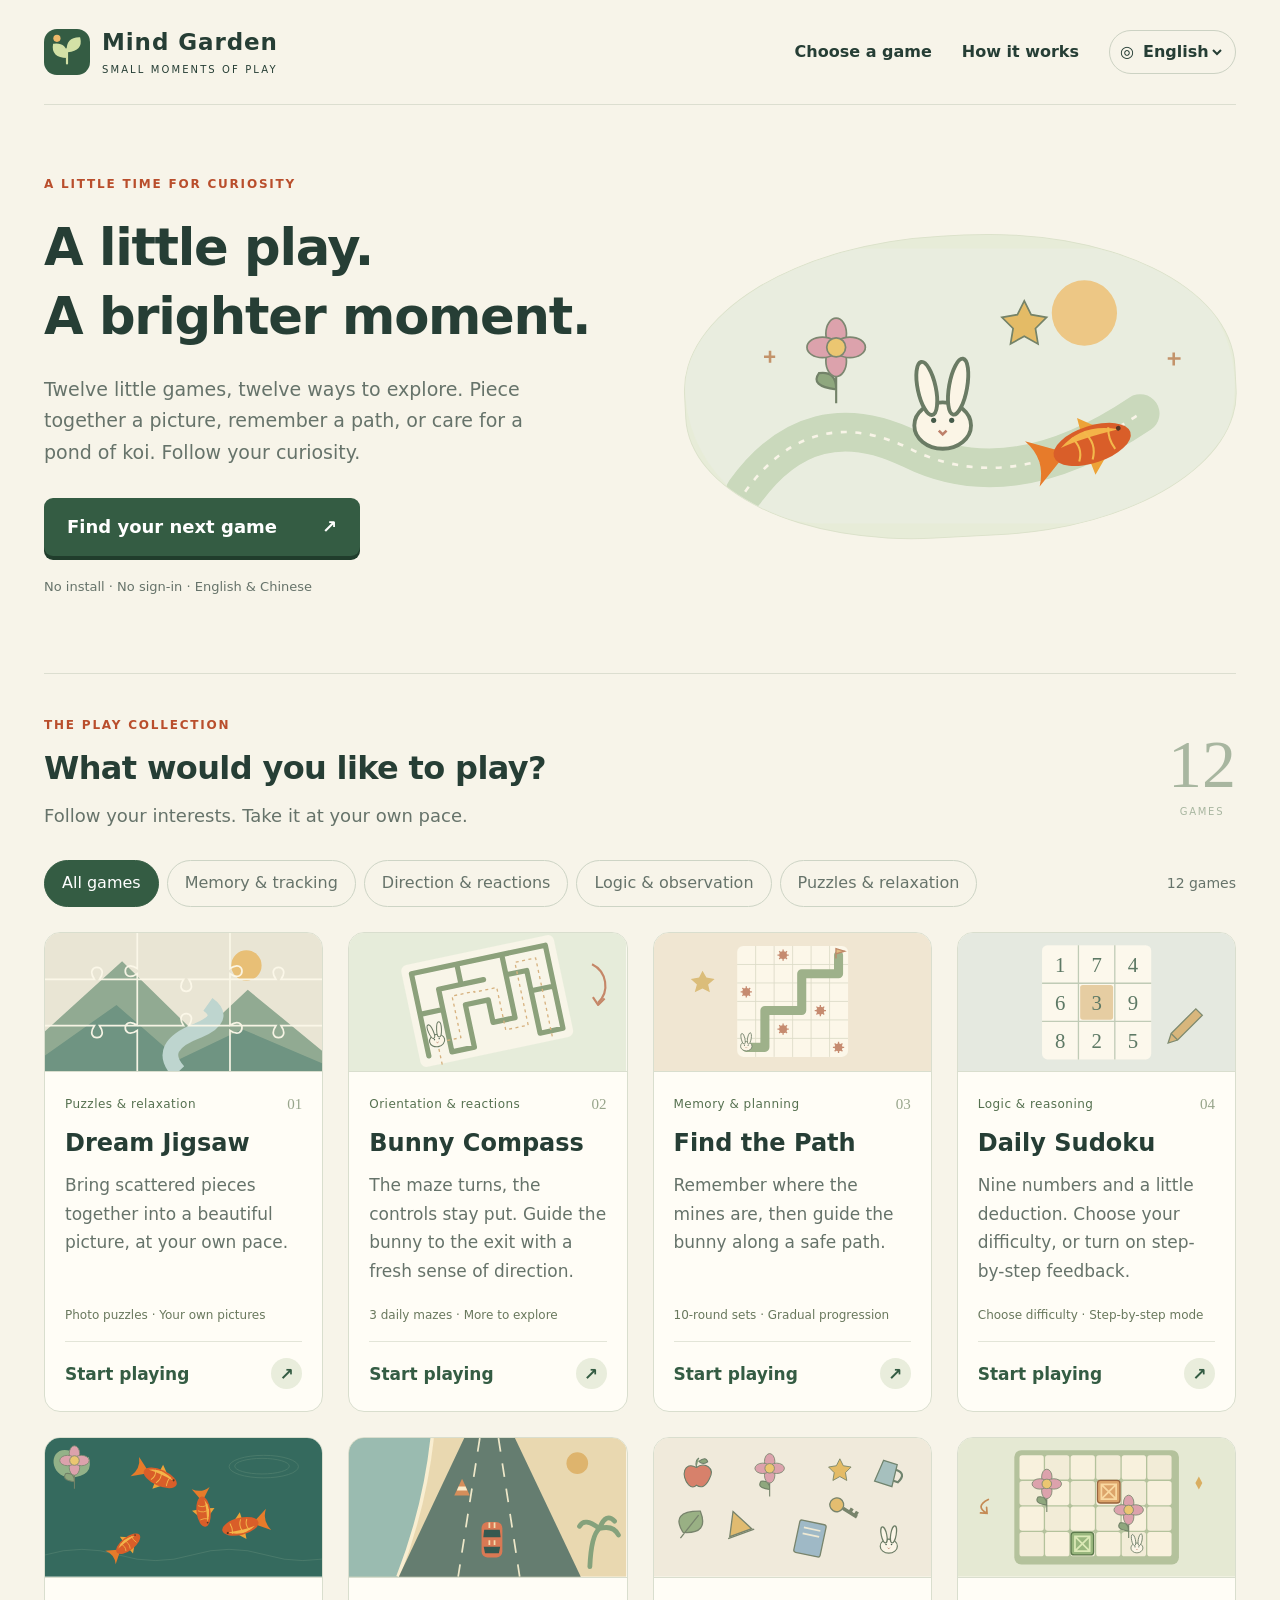
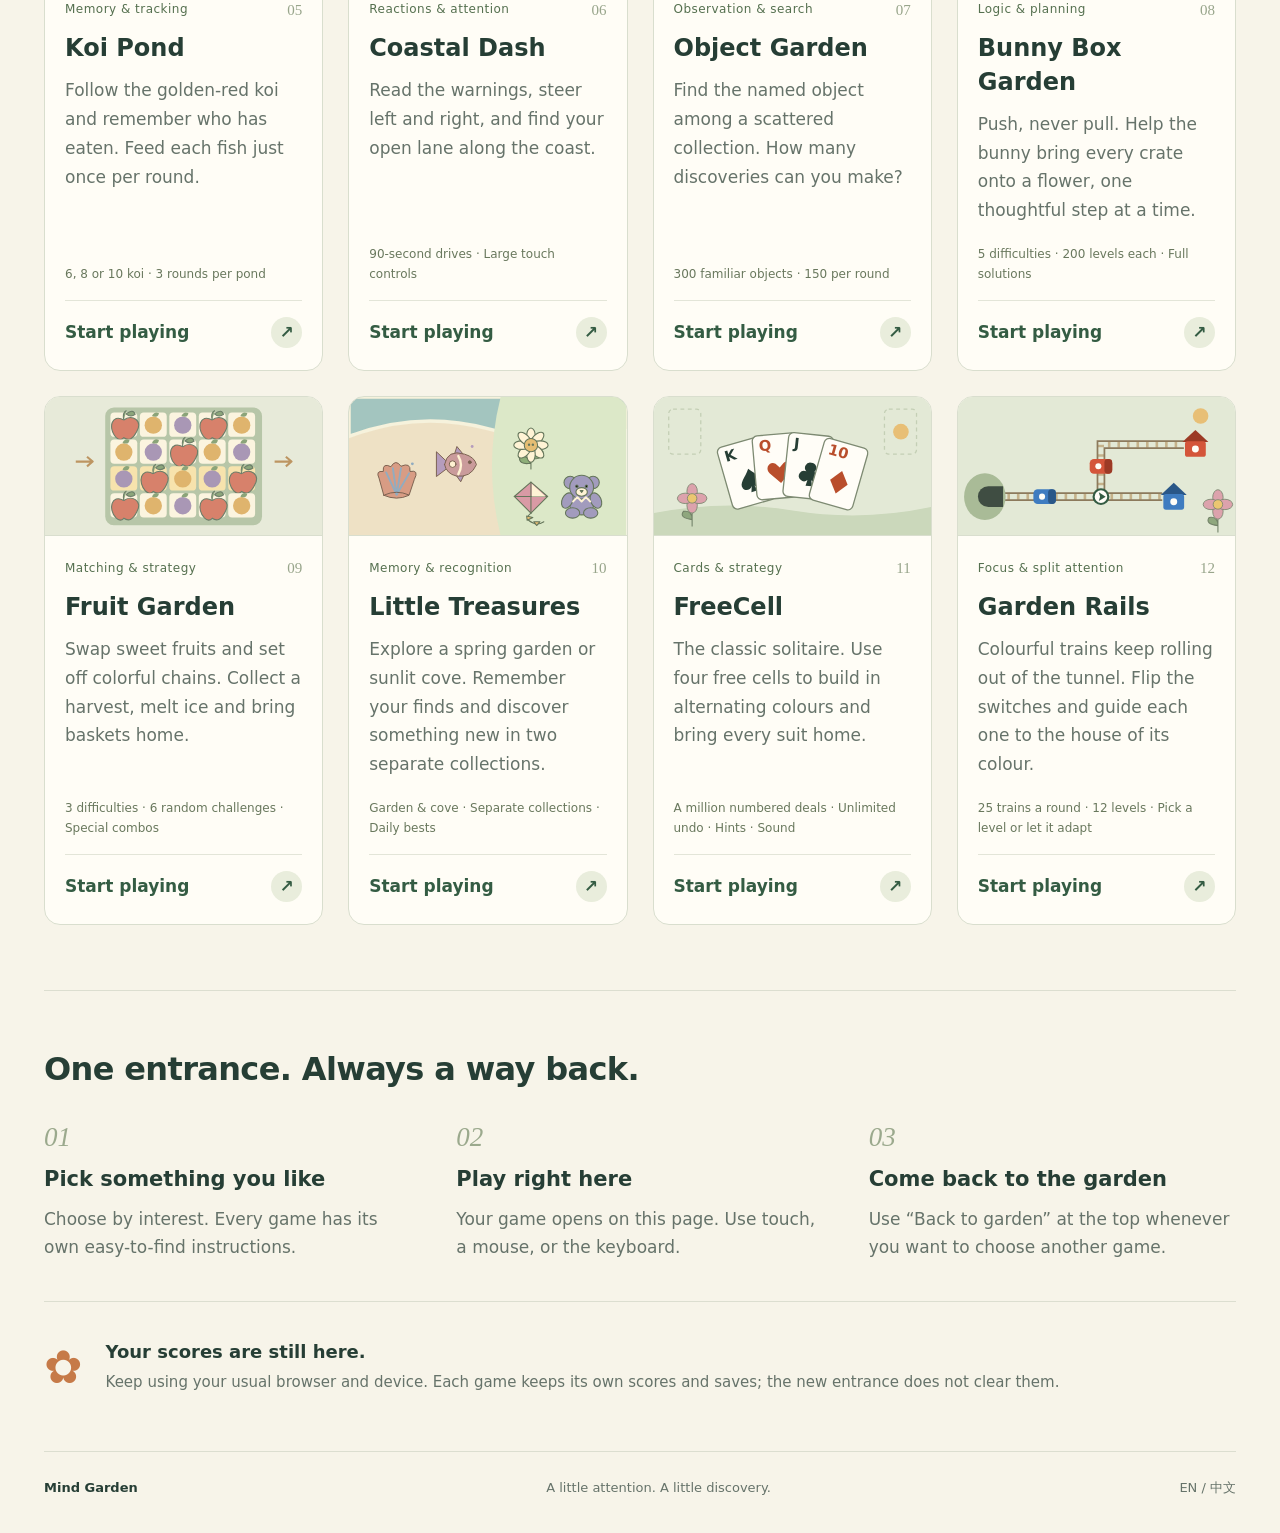
==== commit b5626236: "Garden Rails: 25 trains per round instead of a 60-second timer The round ends shortly after the 25th" ====
--- a/index.html
+++ b/index.html
@@ -1,3 +1,3 @@
 <!doctype html>
-<html lang="zh-CN"><head><meta charset="utf-8"><meta name="viewport" content="width=device-width,initial-scale=1"><meta name="theme-color" content="#f7f4e9"><meta name="description" content="晴日脑力花园 Mind Garden：十二款免费的中英文小游戏，一个轻松游玩的入口。"><title>晴日脑力花园 · Mind Garden</title><link rel="icon" href="icon.svg" type="image/svg+xml"><link rel="stylesheet" href="style.css?v=4"><script type="module" src="app.mjs?v=15"></script></head>
+<html lang="zh-CN"><head><meta charset="utf-8"><meta name="viewport" content="width=device-width,initial-scale=1"><meta name="theme-color" content="#f7f4e9"><meta name="description" content="晴日脑力花园 Mind Garden：十二款免费的中英文小游戏，一个轻松游玩的入口。"><title>晴日脑力花园 · Mind Garden</title><link rel="icon" href="icon.svg" type="image/svg+xml"><link rel="stylesheet" href="style.css?v=4"><script type="module" src="app.mjs?v=16"></script></head>
 <body><a class="skip" href="#games">跳到游戏 / Skip to games</a><div id="home"><header class="header wrap"><a class="brand" href="#"><img src="icon.svg" width="46" height="46" alt=""><span><strong data-t="brand">晴日脑力花园</strong><small data-t="brandEnglish">MIND GARDEN</small></span></a><nav><a href="#games" data-t="navGames">挑选游戏</a><a href="#how" data-t="navHow">怎么玩</a><label class="language"><span aria-hidden="true">◎</span><select id="language" aria-label="语言 / Language"><option value="zh">中文</option><option value="en">English</option></select></label></nav></header><main><section class="hero wrap"><div class="hero-copy"><p class="eyebrow" data-t="eyebrow"></p><h1 data-t="headline"></h1><p class="intro" data-t="intro"></p><a class="primary" href="#games"><span data-t="pick"></span><span aria-hidden="true">↗</span></a><p class="welcome" data-t="welcome"></p></div><div id="hero-art" class="hero-art"></div></section><section id="games" class="games-section wrap" aria-labelledby="games-title"><div class="section-heading"><div><p class="eyebrow">THE PLAY COLLECTION</p><h2 id="games-title" data-t="gamesTitle"></h2><p data-t="gamesSub"></p></div><span class="collection-number">12<span>GAMES</span></span></div><div id="last-played" hidden></div><div class="filter-row"><div class="filters" role="group" aria-label="游戏分类 / Game categories"><button type="button" data-filter="all" data-t="all" aria-pressed="true"></button><button type="button" data-filter="memory" data-t="memory" aria-pressed="false"></button><button type="button" data-filter="orientation" data-t="orientation" aria-pressed="false"></button><button type="button" data-filter="thinking" data-t="thinking" aria-pressed="false"></button><button type="button" data-filter="relax" data-t="relax" aria-pressed="false"></button></div><span id="game-count" aria-live="polite"></span></div><div id="game-grid" class="game-grid"></div></section><section id="how" class="how wrap"><h2 data-t="howTitle"></h2><div class="steps"><article><span>01</span><h3 data-t="step1"></h3><p data-t="step1Body"></p></article><article><span>02</span><h3 data-t="step2"></h3><p data-t="step2Body"></p></article><article><span>03</span><h3 data-t="step3"></h3><p data-t="step3Body"></p></article></div><aside class="save-note"><span aria-hidden="true">✿</span><div><strong data-t="savedTitle"></strong><p data-t="savedBody"></p></div></aside></section></main><footer class="wrap"><a href="#" class="footer-brand" data-t="brand"></a><p data-t="footer"></p><span>EN / 中文</span></footer></div><section id="player" class="player" aria-label="游戏 / Game" inert><header class="player-bar"><button id="back" type="button" class="back"></button><strong id="player-title"></strong><a id="standalone" target="_blank" rel="noopener"></a></header><div id="frame-host"></div><div id="loading" class="loading"><span class="loader" aria-hidden="true">✿</span><h2 id="loading-title"></h2><p data-t="loadingTip"></p><a id="loading-link" target="_blank" rel="noopener" data-t="standalone"></a></div></section></body></html>
